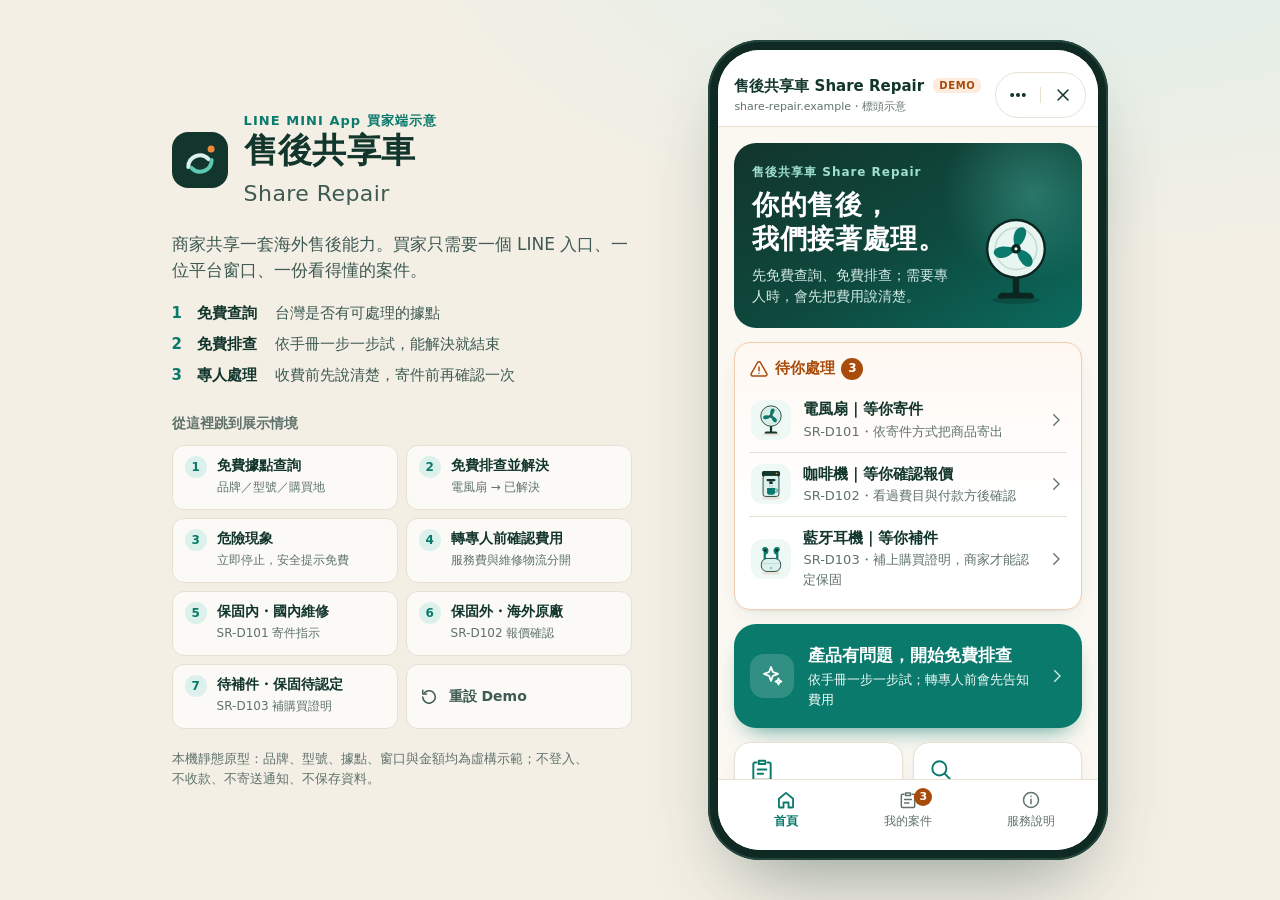
==== index.html @ 3ae596a2 "Publish Share Repair demo for team discussion" ====
<!doctype html>
<html lang="zh-Hant">
<head>
<meta charset="utf-8">
<meta name="viewport" content="width=device-width, initial-scale=1, viewport-fit=cover">
<title>售後共享車 Share Repair｜買家端 Demo</title>
<meta name="description" content="Share Repair LINE MINI App 買家端互動示意原型（本機 Demo，無真實付款、通知或物流）">
<link rel="icon" href="data:,">
<link rel="stylesheet" href="styles.css">
</head>
<body>
<!-- Icon + illustration sprite. Everything is drawn locally; no external assets. -->
<svg xmlns="http://www.w3.org/2000/svg" style="display:none" aria-hidden="true">
  <defs>
    <symbol id="i-home" viewBox="0 0 24 24"><path d="M3.5 10.5 12 3.5l8.5 7V20a1 1 0 0 1-1 1H15v-6H9v6H4.5a1 1 0 0 1-1-1z"/></symbol>
    <symbol id="i-cases" viewBox="0 0 24 24"><path d="M9 3.5h6v3H9z"/><path d="M7 5H5.5A1.5 1.5 0 0 0 4 6.5v13A1.5 1.5 0 0 0 5.5 21h13a1.5 1.5 0 0 0 1.5-1.5v-13A1.5 1.5 0 0 0 18.5 5H17"/><path d="M8 11.5h8M8 15.5h5"/></symbol>
    <symbol id="i-info" viewBox="0 0 24 24"><circle cx="12" cy="12" r="9"/><path d="M12 11v5.5M12 7.6v.1"/></symbol>
    <symbol id="i-search" viewBox="0 0 24 24"><circle cx="10.5" cy="10.5" r="6.5"/><path d="m20 20-4.6-4.6"/></symbol>
    <symbol id="i-spark" viewBox="0 0 24 24"><path d="m11 3 1.9 5 5.1 1.9-5.1 1.9L11 17l-1.9-5.2L4 9.9 9.1 8z"/><path d="m18.5 14.5.9 2.1 2.1.9-2.1.9-.9 2.1-.9-2.1-2.1-.9 2.1-.9z"/></symbol>
    <symbol id="i-alert" viewBox="0 0 24 24"><path d="M10.3 4.2 2.7 17.5A2 2 0 0 0 4.4 20.5h15.2a2 2 0 0 0 1.7-3L13.7 4.2a2 2 0 0 0-3.4 0z"/><path d="M12 9.5v4.5M12 17v.1"/></symbol>
    <symbol id="i-box" viewBox="0 0 24 24"><path d="M3.5 7.5 12 3l8.5 4.5v9L12 21l-8.5-4.5z"/><path d="M3.5 7.5 12 12l8.5-4.5M12 12v9M7.8 5.3l8.4 4.5"/></symbol>
    <symbol id="i-globe" viewBox="0 0 24 24"><circle cx="12" cy="12" r="9"/><path d="M3 12h18M12 3c2.5 2.6 3.8 5.6 3.8 9s-1.3 6.4-3.8 9c-2.5-2.6-3.8-5.6-3.8-9S9.5 5.6 12 3z"/></symbol>
    <symbol id="i-truck" viewBox="0 0 24 24"><path d="M2.5 6h11v10h-11zM13.5 9.5h4l3 3.2V16h-7"/><circle cx="6.5" cy="17.5" r="1.9"/><circle cx="17" cy="17.5" r="1.9"/></symbol>
    <symbol id="i-check" viewBox="0 0 24 24"><path d="m5 12.5 4.5 4.5L19 7.5"/></symbol>
    <symbol id="i-chev" viewBox="0 0 24 24"><path d="m9 5 7 7-7 7"/></symbol>
    <symbol id="i-down" viewBox="0 0 24 24"><path d="m5 9 7 7 7-7"/></symbol>
    <symbol id="i-back" viewBox="0 0 24 24"><path d="m15 5-7 7 7 7"/></symbol>
    <symbol id="i-chat" viewBox="0 0 24 24"><path d="M4 5h16v11H9.5L4 20.5z"/><path d="M8 9.5h8M8 12.5h5"/></symbol>
    <symbol id="i-doc" viewBox="0 0 24 24"><path d="M6 3h8l4 4v14H6z"/><path d="M14 3v4h4M9 12h6M9 16h6"/></symbol>
    <symbol id="i-camera" viewBox="0 0 24 24"><path d="M3.5 8h4L9 5.5h6L16.5 8h4v11.5h-17z"/><circle cx="12" cy="13.5" r="3.5"/></symbol>
    <symbol id="i-more" viewBox="0 0 24 24"><circle cx="5" cy="12" r="1.5" fill="currentColor"/><circle cx="12" cy="12" r="1.5" fill="currentColor"/><circle cx="19" cy="12" r="1.5" fill="currentColor"/></symbol>
    <symbol id="i-close" viewBox="0 0 24 24"><path d="M6 6l12 12M18 6 6 18"/></symbol>
    <symbol id="i-wrench" viewBox="0 0 24 24"><path d="M14.7 4.1a5 5 0 0 0-4.3 6.8L4 17.3V20h2.7l6.4-6.4a5 5 0 0 0 6.8-4.3l-3 1.1-2.4-.9-.9-2.4z"/></symbol>
    <symbol id="i-shield" viewBox="0 0 24 24"><path d="M12 3 19.5 6v6c0 4.5-3.2 7.8-7.5 9-4.3-1.2-7.5-4.5-7.5-9V6z"/><path d="m8.8 12 2.3 2.3 4.3-4.6"/></symbol>
    <symbol id="i-clock" viewBox="0 0 24 24"><circle cx="12" cy="12" r="9"/><path d="M12 7v5l3.2 2"/></symbol>
    <symbol id="i-user" viewBox="0 0 24 24"><circle cx="12" cy="8.5" r="3.6"/><path d="M5 20c1-3.6 3.8-5.5 7-5.5s6 1.9 7 5.5"/></symbol>
    <symbol id="i-pin" viewBox="0 0 24 24"><path d="M12 21s-6.5-5.6-6.5-11a6.5 6.5 0 0 1 13 0c0 5.4-6.5 11-6.5 11z"/><circle cx="12" cy="10" r="2.3"/></symbol>
    <symbol id="i-reset" viewBox="0 0 24 24"><path d="M4.5 12a7.5 7.5 0 1 0 2.2-5.3"/><path d="M4.5 4v4.5H9"/></symbol>
    <symbol id="i-share" viewBox="0 0 24 24"><circle cx="17.5" cy="5.5" r="2.5"/><circle cx="6.5" cy="12" r="2.5"/><circle cx="17.5" cy="18.5" r="2.5"/><path d="m8.7 10.8 6.6-4M8.7 13.2l6.6 4"/></symbol>

    <!-- Product illustrations (fictional products) -->
    <symbol id="ill-fan" viewBox="0 0 120 120">
      <ellipse cx="60" cy="110" rx="30" ry="5" fill="var(--ill-shadow)"/>
      <path d="M38 108h44a5 5 0 0 0-5-7H43a5 5 0 0 0-5 7z" fill="var(--ill-dark)"/>
      <rect x="56" y="66" width="8" height="38" rx="3" fill="var(--ill-dark)"/>
      <circle cx="60" cy="46" r="36" fill="var(--ill-soft)"/>
      <circle cx="60" cy="46" r="36" fill="none" stroke="var(--ill-dark)" stroke-width="3"/>
      <circle cx="60" cy="46" r="26" fill="none" stroke="var(--ill-dark)" stroke-opacity=".14" stroke-width="2"/>
      <g fill="var(--ill-accent)">
        <path d="M60 46c-6-12-3-26 7-27 9 0 8 15-7 27z"/>
        <path d="M60 46c-6-12-3-26 7-27 9 0 8 15-7 27z" transform="rotate(120 60 46)"/>
        <path d="M60 46c-6-12-3-26 7-27 9 0 8 15-7 27z" transform="rotate(240 60 46)"/>
      </g>
      <circle cx="60" cy="46" r="6" fill="var(--ill-dark)"/>
      <circle cx="60" cy="46" r="2" fill="var(--ill-soft)"/>
    </symbol>
    <symbol id="ill-coffee" viewBox="0 0 120 120">
      <ellipse cx="60" cy="110" rx="34" ry="5" fill="var(--ill-shadow)"/>
      <rect x="28" y="14" width="64" height="20" rx="6" fill="var(--ill-dark)"/>
      <rect x="32" y="30" width="56" height="74" rx="8" fill="var(--ill-soft)" stroke="var(--ill-dark)" stroke-width="3"/>
      <rect x="44" y="42" width="32" height="8" rx="4" fill="var(--ill-dark)"/>
      <rect x="54" y="50" width="12" height="10" rx="2" fill="var(--ill-dark)"/>
      <path d="M46 74h28v16a8 8 0 0 1-8 8h-12a8 8 0 0 1-8-8z" fill="var(--ill-accent)"/>
      <path d="M74 78h4a5 5 0 0 1 0 10h-4" fill="none" stroke="var(--ill-accent)" stroke-width="3"/>
      <circle cx="80" cy="22" r="3" fill="var(--ill-warm)"/>
      <path d="M56 64c-2 3 2 4 0 7M64 64c-2 3 2 4 0 7" fill="none" stroke="var(--ill-dark)" stroke-opacity=".35" stroke-width="2" stroke-linecap="round"/>
    </symbol>
    <symbol id="ill-buds" viewBox="0 0 120 120">
      <ellipse cx="60" cy="110" rx="34" ry="5" fill="var(--ill-shadow)"/>
      <rect x="26" y="58" width="68" height="46" rx="20" fill="var(--ill-soft)" stroke="var(--ill-dark)" stroke-width="3"/>
      <path d="M26 76h68" stroke="var(--ill-dark)" stroke-opacity=".2" stroke-width="2"/>
      <circle cx="60" cy="92" r="2.5" fill="var(--ill-accent)"/>
      <g fill="var(--ill-accent)">
        <path d="M38 18c9 0 14 7 13 15s-6 11-9 11v14a4 4 0 0 1-8 0V34c-3-1-6-5-5-9 1-4 4-7 9-7z"/>
        <path d="M82 18c-9 0-14 7-13 15s6 11 9 11v14a4 4 0 0 0 8 0V34c3-1 6-5 5-9-1-4-4-7-9-7z"/>
      </g>
      <circle cx="40" cy="30" r="5" fill="var(--ill-dark)"/>
      <circle cx="80" cy="30" r="5" fill="var(--ill-dark)"/>
    </symbol>
    <symbol id="ill-receipt" viewBox="0 0 120 120">
      <path d="M34 12h52v96l-6.5-5-6.5 5-6.5-5-6.5 5-6.5-5-6.5 5-6.5-5-6.5 5z" fill="#fff" stroke="var(--ill-dark)" stroke-width="3" stroke-linejoin="round"/>
      <path d="M44 30h32M44 42h22M44 54h28M44 66h18" stroke="var(--ill-dark)" stroke-opacity=".35" stroke-width="3" stroke-linecap="round"/>
      <path d="M44 82h32" stroke="var(--ill-accent)" stroke-width="4" stroke-linecap="round"/>
      <text x="60" y="100" text-anchor="middle" font-size="9" font-weight="700" fill="var(--ill-dark)">DEMO</text>
    </symbol>
    <symbol id="ill-mark" viewBox="0 0 48 48">
      <rect width="48" height="48" rx="14" fill="var(--ill-dark)"/>
      <path d="M14 30a10 10 0 0 1 17.3-6.8" fill="none" stroke="var(--ill-soft)" stroke-width="3.4" stroke-linecap="round"/>
      <path d="M34 18a10 10 0 0 1-17.3 6.8" fill="none" stroke="var(--ill-accent2)" stroke-width="3.4" stroke-linecap="round" transform="translate(0 6)"/>
      <circle cx="33.5" cy="14.5" r="3" fill="var(--ill-warm)"/>
    </symbol>
  </defs>
</svg>

<div class="stage">
  <aside class="intro" aria-label="Demo 說明">
    <div class="intro-brand">
      <svg class="mark" aria-hidden="true"><use href="#ill-mark"></use></svg>
      <div>
        <p class="intro-kicker">LINE MINI App 買家端示意</p>
        <h1 class="intro-title">售後共享車<br><span>Share Repair</span></h1>
      </div>
    </div>
    <p class="intro-lede">商家共享一套海外售後能力。買家只需要一個 LINE 入口、一位平台窗口、一份看得懂的案件。</p>
    <ol class="intro-tiers">
      <li><b>免費查詢</b>台灣是否有可處理的據點</li>
      <li><b>免費排查</b>依手冊一步一步試，能解決就結束</li>
      <li><b>專人處理</b>收費前先說清楚，寄件前再確認一次</li>
    </ol>
    <section class="intro-scenes" aria-labelledby="scenes-title">
      <h2 id="scenes-title">從這裡跳到展示情境</h2>
      <div class="scene-grid" id="scene-grid"></div>
    </section>
    <p class="intro-foot">本機靜態原型：品牌、型號、據點、窗口與金額均為虛構示範；不登入、不收款、不寄送通知、不保存資料。</p>
  </aside>

  <div class="device">
    <div class="app" id="app">
      <header class="mini-head">
        <div class="mini-title">
          <span class="mini-name">售後共享車 Share Repair <span class="demo-pill">DEMO</span></span>
          <span class="mini-domain">share-repair.example・標頭示意</span>
        </div>
        <div class="mini-actions" role="group" aria-label="MINI App 動作按鈕（示意）">
          <button type="button" class="mini-btn" id="btn-more" aria-label="更多選項" aria-haspopup="dialog"><svg class="ic" aria-hidden="true"><use href="#i-more"></use></svg></button>
          <span class="mini-sep" aria-hidden="true"></span>
          <button type="button" class="mini-btn" id="btn-close" aria-label="關閉（示意）"><svg class="ic" aria-hidden="true"><use href="#i-close"></use></svg></button>
        </div>
      </header>
      <main id="screen" class="screen" tabindex="-1"></main>
      <nav class="tabbar" aria-label="主選單">
        <button type="button" class="tab" data-tab="home"><svg class="ic" aria-hidden="true"><use href="#i-home"></use></svg><span>首頁</span></button>
        <button type="button" class="tab" data-tab="cases"><svg class="ic" aria-hidden="true"><use href="#i-cases"></use></svg><span>我的案件</span><span class="tab-badge" id="tab-badge" hidden></span></button>
        <button type="button" class="tab" data-tab="about"><svg class="ic" aria-hidden="true"><use href="#i-info"></use></svg><span>服務說明</span></button>
      </nav>
      <div class="toast" id="toast" role="status" aria-live="polite"></div>
      <div class="sheet-backdrop" id="sheet" hidden>
        <div class="sheet" role="dialog" aria-modal="true" aria-labelledby="sheet-title">
          <p class="sheet-title" id="sheet-title">更多選項</p>
          <button type="button" class="sheet-item" data-sheet="share"><svg class="ic" aria-hidden="true"><use href="#i-share"></use></svg>分享給朋友</button>
          <button type="button" class="sheet-item" data-sheet="about"><svg class="ic" aria-hidden="true"><use href="#i-info"></use></svg>服務說明</button>
          <button type="button" class="sheet-item" data-sheet="reset"><svg class="ic" aria-hidden="true"><use href="#i-reset"></use></svg>重設 Demo</button>
          <button type="button" class="sheet-item sheet-cancel" data-sheet="cancel">取消</button>
        </div>
      </div>
    </div>
  </div>
</div>
<script src="app.js"></script>
</body>
</html>
---- styles.css ----
/* Share Repair demo — warm white, deep ink green, teal. No external fonts. */
:root {
  --paper: #FBF8F2;
  --paper-2: #F4EFE5;
  --card: #FFFFFF;
  --ink: #12352C;
  --ink-2: #3E5A52;
  --muted: #5F726C;
  --line: #E7E0D3;
  --teal: #0A7A6C;
  --teal-press: #086357;
  --teal-soft: #DDF1EC;
  --teal-tint: #EEF8F5;
  --amber: #A84B0B;
  --amber-soft: #FDEBDD;
  --red: #B42318;
  --red-soft: #FDECEA;
  --ill-dark: #12352C;
  --ill-soft: #DDF1EC;
  --ill-accent: #0A7A6C;
  --ill-accent2: #5CC8B5;
  --ill-warm: #F08A3C;
  --ill-shadow: #E9E2D5;
  --r-lg: 22px;
  --r: 16px;
  --r-sm: 12px;
  --shadow: 0 1px 2px rgba(18, 53, 44, .06), 0 8px 24px -12px rgba(18, 53, 44, .18);
  --font: "PingFang TC", "Noto Sans TC", "Microsoft JhengHei", system-ui, -apple-system, sans-serif;
  color-scheme: light;
}

* { box-sizing: border-box; }
html, body { margin: 0; height: 100%; }
body {
  font-family: var(--font);
  color: var(--ink);
  background: var(--paper);
  font-size: 16px;
  line-height: 1.55;
  -webkit-text-size-adjust: 100%;
  -webkit-font-smoothing: antialiased;
}
button, input, select { font: inherit; color: inherit; }
h1, h2, p { margin: 0; }
b { font-weight: 650; }
small { font-size: 13px; }
:focus-visible { outline: 3px solid var(--ill-accent2); outline-offset: 2px; border-radius: 8px; }
[tabindex="-1"]:focus { outline: none; }
[hidden] { display: none !important; }

.ic { width: 20px; height: 20px; flex: none; fill: none; stroke: currentColor; stroke-width: 1.8; stroke-linecap: round; stroke-linejoin: round; }

/* ---------- Stage: mobile = full app; desktop = intro + phone ---------- */
.stage { min-height: 100%; }
.intro { display: none; }
.device { height: 100dvh; }
.app {
  position: relative;
  height: 100%;
  display: flex;
  flex-direction: column;
  background: var(--paper);
  overflow: hidden;
}

@media (min-width: 900px) {
  body { background: radial-gradient(1200px 600px at 85% -10%, #DDEFE9 0%, transparent 60%), var(--paper-2); }
  .stage {
    display: grid;
    grid-template-columns: minmax(320px, 460px) 400px;
    gap: clamp(32px, 6vw, 96px);
    justify-content: center;
    align-items: center;
    padding: 40px 32px;
    min-height: 100vh;
  }
  .intro { display: block; }
  .device {
    height: min(844px, calc(100vh - 80px));
    min-height: 640px;
    width: 400px;
    padding: 10px;
    border-radius: 52px;
    background: #0F2A23;
    box-shadow: 0 40px 80px -30px rgba(18, 53, 44, .45), inset 0 0 0 2px #24463C;
  }
  .app { border-radius: 42px; }
}

/* ---------- Intro (desktop only) ---------- */
.intro-brand { display: flex; gap: 16px; align-items: center; }
.mark { width: 56px; height: 56px; flex: none; }
.intro-kicker { font-size: 13px; letter-spacing: .08em; color: var(--teal); font-weight: 650; }
.intro-title { font-size: 34px; line-height: 1.15; letter-spacing: .01em; }
.intro-title span { font-size: 22px; font-weight: 500; color: var(--ink-2); letter-spacing: .02em; }
.intro-lede { margin: 22px 0 18px; font-size: 17px; color: var(--ink-2); max-width: 30em; }
.intro-tiers { list-style: none; padding: 0; margin: 0 0 26px; display: grid; gap: 8px; counter-reset: t; }
.intro-tiers li { counter-increment: t; display: flex; gap: 10px; align-items: baseline; color: var(--ink-2); font-size: 15px; }
.intro-tiers li::before { content: counter(t); font-weight: 700; color: var(--teal); min-width: 1em; }
.intro-tiers b { color: var(--ink); margin-right: 8px; }
.intro-scenes h2 { font-size: 14px; color: var(--muted); font-weight: 600; margin-bottom: 10px; }
.scene-grid { display: grid; grid-template-columns: 1fr 1fr; gap: 8px; }
.scene {
  display: flex; gap: 10px; align-items: flex-start; text-align: left;
  padding: 10px 12px; min-height: 52px; border-radius: var(--r-sm);
  border: 1px solid var(--line); background: rgba(255, 255, 255, .7); cursor: pointer;
  transition: border-color .15s, transform .15s, background .15s;
}
.scene:hover { border-color: var(--teal); background: #fff; transform: translateY(-1px); }
.scene b { display: block; font-size: 14px; line-height: 1.3; }
.scene small { color: var(--muted); font-size: 12px; }
.scene-n {
  flex: none; width: 22px; height: 22px; border-radius: 50%; display: grid; place-items: center;
  background: var(--teal-soft); color: var(--teal); font-size: 12px; font-weight: 700;
}
.scene-reset { align-items: center; color: var(--ink-2); }
.intro-foot { margin-top: 20px; font-size: 13px; color: var(--muted); max-width: 32em; }

/* ---------- Mini App header (mock) ---------- */
.mini-head {
  flex: none; display: flex; align-items: center; justify-content: space-between; gap: 8px;
  padding: calc(env(safe-area-inset-top) + 8px) 12px 8px 16px;
  background: #fff; border-bottom: 1px solid var(--line);
}
@media (min-width: 900px) { .mini-head { padding-top: 22px; } }
.mini-title { min-width: 0; display: flex; flex-direction: column; }
.mini-name { font-size: 15px; font-weight: 650; white-space: nowrap; overflow: hidden; text-overflow: ellipsis; }
.mini-domain { font-size: 11px; color: var(--muted); }
.demo-pill {
  display: inline-block; vertical-align: 2px; margin-left: 4px; padding: 0 6px; border-radius: 6px;
  font-size: 10px; letter-spacing: .06em; font-weight: 700; color: var(--amber); background: var(--amber-soft);
}
.mini-actions { display: flex; align-items: center; border: 1px solid var(--line); border-radius: 999px; background: #fff; }
.mini-btn { width: 44px; height: 44px; display: grid; place-items: center; border: 0; background: none; cursor: pointer; border-radius: 999px; }
.mini-sep { width: 1px; height: 16px; background: var(--line); }

/* ---------- Screen & tabbar ---------- */
.screen {
  flex: 1; min-height: 0; overflow-y: auto; overflow-x: hidden;
  -webkit-overflow-scrolling: touch; scroll-behavior: auto;
}
.view { padding: 16px 16px 28px; display: flex; flex-direction: column; gap: 14px; min-width: 0; }
.view > * { min-width: 0; }
.enter { animation: rise .26s ease-out; }
@keyframes rise { from { opacity: 0; transform: translateY(8px); } to { opacity: 1; transform: none; } }

.tabbar {
  flex: none; display: grid; grid-template-columns: repeat(3, 1fr);
  background: #fff; border-top: 1px solid var(--line);
  padding: 4px 6px calc(4px + env(safe-area-inset-bottom));
}
@media (min-width: 900px) { .tabbar { padding-bottom: 14px; } }
.tab {
  position: relative; display: flex; flex-direction: column; align-items: center; gap: 2px;
  min-height: 52px; justify-content: center; border: 0; background: none; cursor: pointer;
  color: var(--muted); font-size: 12px; border-radius: 12px;
}
.tab[aria-current="page"] { color: var(--teal); font-weight: 650; }
.tab[aria-current="page"] .ic { stroke-width: 2.2; }
.tab-badge {
  position: absolute; top: 4px; left: calc(50% + 6px); min-width: 18px; height: 18px; padding: 0 5px;
  border-radius: 9px; background: var(--amber); color: #fff; font-size: 11px; font-weight: 700; line-height: 18px; text-align: center;
}

/* ---------- Toast & sheet (anchored to the app frame) ---------- */
.toast {
  position: absolute; left: 16px; right: 16px; bottom: calc(76px + env(safe-area-inset-bottom));
  padding: 12px 14px; border-radius: 14px; background: var(--ink); color: #fff; font-size: 14px;
  box-shadow: var(--shadow); opacity: 0; transform: translateY(8px); pointer-events: none;
  transition: opacity .2s, transform .2s; z-index: 20;
}
.toast:empty { display: none; }
.toast.show { opacity: 1; transform: none; }
.sheet-backdrop { position: absolute; inset: 0; background: rgba(15, 42, 35, .38); display: flex; align-items: flex-end; z-index: 30; }
.sheet {
  width: 100%; background: #fff; border-radius: 22px 22px 0 0;
  padding: 10px 12px calc(14px + env(safe-area-inset-bottom)); animation: up .22s ease-out;
}
@keyframes up { from { transform: translateY(30%); opacity: .6; } to { transform: none; opacity: 1; } }
.sheet-title { font-size: 13px; color: var(--muted); text-align: center; padding: 6px 0 8px; }
.sheet-item {
  width: 100%; display: flex; gap: 12px; align-items: center; min-height: 50px; padding: 0 12px;
  border: 0; background: none; border-radius: 12px; cursor: pointer; font-size: 16px; text-align: left;
}
.sheet-item:hover { background: var(--teal-tint); }
.sheet-cancel { justify-content: center; color: var(--muted); margin-top: 4px; border-top: 1px solid var(--line); border-radius: 0; }

/* ---------- Common blocks ---------- */
.card { background: var(--card); border: 1px solid var(--line); border-radius: var(--r); padding: 16px; box-shadow: var(--shadow); }
.card-h { font-size: 16px; margin-bottom: 10px; }
.card-h-row { display: flex; flex-wrap: wrap; align-items: center; justify-content: space-between; gap: 6px 10px; margin-bottom: 10px; }
.card-h-row .card-h { margin: 0; }
.lede { color: var(--ink-2); }
.muted { color: var(--muted); }
.small { font-size: 13px; }
.center { text-align: center; display: block; }
.demo-tag {
  display: inline-flex; align-items: center; padding: 1px 8px; border-radius: 999px; font-size: 11.5px; font-weight: 600;
  color: var(--amber); background: var(--amber-soft); border: 1px dashed rgba(168, 75, 11, .35); white-space: normal;
}
.note {
  display: flex; gap: 10px; align-items: flex-start; padding: 12px 14px; border-radius: var(--r-sm);
  background: var(--teal-tint); color: var(--ink-2); font-size: 14px; overflow-wrap: anywhere;
}
.note .ic { color: var(--teal); margin-top: 1px; }
.note-warn { background: var(--amber-soft); color: #6B3208; }
.note-warn .ic { color: var(--amber); }

.topbar { display: flex; flex-direction: column; align-items: flex-start; gap: 4px; }
.back {
  display: inline-flex; align-items: center; gap: 2px; min-height: 44px; padding: 0 10px 0 2px; margin-left: -4px;
  border: 0; background: none; color: var(--teal); font-weight: 600; cursor: pointer; border-radius: 10px;
}
.page-title { font-size: 24px; line-height: 1.3; letter-spacing: .01em; overflow-wrap: anywhere; }

/* Buttons */
.btn {
  display: inline-flex; align-items: center; justify-content: center; gap: 8px;
  min-height: 52px; padding: 10px 18px; width: 100%; border-radius: 14px; border: 1px solid transparent;
  font-size: 16px; font-weight: 650; cursor: pointer; text-align: center; line-height: 1.3;
  transition: background .15s, transform .1s, box-shadow .15s;
}
.btn:active:not(:disabled) { transform: scale(.985); }
.btn-primary { background: var(--teal); color: #fff; box-shadow: 0 6px 16px -8px rgba(10, 122, 108, .8); }
.btn-primary:hover:not(:disabled) { background: var(--teal-press); }
.btn-primary:disabled { background: #B9C9C4; color: #fff; box-shadow: none; cursor: not-allowed; }
.btn-secondary { background: var(--teal-soft); color: var(--teal-press); }
.btn-ghost { background: #fff; border-color: var(--line); color: var(--ink); }
.btn-ghost:hover { border-color: var(--teal); }
.btn-danger-ghost { background: #fff; border-color: #F2C7C2; color: var(--red); }
.btn-sm { min-height: 44px; font-size: 14px; padding: 8px 12px; }
.actions { display: flex; flex-direction: column; gap: 10px; }
.sticky {
  position: sticky; bottom: 0; margin: 0 -16px -28px; padding: 14px 16px 16px;
  background: linear-gradient(to top, var(--paper) 78%, rgba(251, 248, 242, 0));
}
.two { display: grid; grid-template-columns: 1fr 1fr; gap: 8px; }

/* ---------- Home ---------- */
.hero {
  position: relative; display: flex; align-items: flex-end; gap: 8px; padding: 20px 18px; border-radius: var(--r-lg);
  background: linear-gradient(150deg, #12352C 0%, #0E4A3F 55%, #0A7A6C 120%); color: #fff; overflow: hidden;
}
.hero::after {
  content: ""; position: absolute; right: -40px; top: -40px; width: 180px; height: 180px; border-radius: 50%;
  background: radial-gradient(circle, rgba(92, 200, 181, .35), transparent 70%);
}
.hero-text { position: relative; z-index: 1; min-width: 0; flex: 1; }
.eyebrow { font-size: 12px; letter-spacing: .08em; color: #9FE0D3; font-weight: 600; }
.hero-title { font-size: 27px; line-height: 1.28; margin: 6px 0 8px; letter-spacing: .02em; }
.hero-sub { font-size: 14px; color: #D3ECE6; }
.hero-ill { width: 96px; height: 96px; flex: none; position: relative; z-index: 1; --ill-soft: #E8F6F2; --ill-dark: #0B2620; --ill-shadow: rgba(0, 0, 0, .18); }
.hero-ill { animation: bob 5s ease-in-out infinite; }
@keyframes bob { 50% { transform: translateY(-4px); } }

.todo-card { border-color: #F3CDB0; background: linear-gradient(#FFF8F2, #fff 60%); padding: 14px 14px 8px; }
.todo-h { display: flex; align-items: center; gap: 6px; font-size: 15px; color: var(--amber); }
.count { display: inline-grid; place-items: center; min-width: 22px; height: 22px; padding: 0 6px; border-radius: 11px; background: var(--amber); color: #fff; font-size: 12px; }
.todo-list { list-style: none; margin: 8px 0 0; padding: 0; }
.todo-list li + li { border-top: 1px solid var(--line); }
.todo-row {
  width: 100%; display: flex; align-items: center; gap: 12px; padding: 10px 2px; min-height: 60px;
  border: 0; background: none; text-align: left; cursor: pointer; border-radius: 10px;
}
.thumb { width: 40px; height: 40px; flex: none; border-radius: 12px; background: var(--teal-tint); padding: 3px; }
.todo-main { flex: 1; min-width: 0; display: flex; flex-direction: column; }
.todo-main b { font-size: 15px; overflow-wrap: anywhere; }
.todo-main small { color: var(--muted); overflow-wrap: anywhere; }
.chev { color: var(--muted); width: 18px; height: 18px; }

.cta-card {
  display: flex; align-items: center; gap: 14px; padding: 18px 16px; border-radius: var(--r-lg); text-align: left;
  background: var(--teal); color: #fff; border: 0; cursor: pointer; box-shadow: 0 12px 24px -14px rgba(10, 122, 108, .9);
  transition: transform .15s, background .15s;
}
.cta-card:hover { background: var(--teal-press); }
.cta-card:active { transform: scale(.99); }
.cta-card .chev { color: #CDEDE6; }
.cta-icon { width: 44px; height: 44px; flex: none; border-radius: 14px; display: grid; place-items: center; background: rgba(255, 255, 255, .16); }
.cta-icon .ic { width: 24px; height: 24px; }
.cta-text { flex: 1; min-width: 0; display: flex; flex-direction: column; gap: 2px; }
.cta-text b { font-size: 17px; }
.cta-text small { color: #F2FBF9; }

.tile-row { display: grid; grid-template-columns: 1fr 1fr; gap: 10px; }
.tile {
  display: flex; flex-direction: column; align-items: flex-start; gap: 2px; padding: 14px; min-height: 108px;
  background: #fff; border: 1px solid var(--line); border-radius: var(--r); text-align: left; cursor: pointer; box-shadow: var(--shadow);
  transition: border-color .15s, transform .15s;
}
.tile:hover { border-color: var(--teal); transform: translateY(-1px); }
.tile-ic { width: 26px; height: 26px; color: var(--teal); margin-bottom: 6px; }
.tile b { font-size: 15px; }
.tile small { color: var(--muted); }

.steps { list-style: none; margin: 4px 0 0; padding: 14px 6px; display: grid; grid-template-columns: repeat(3, 1fr); gap: 4px; border-top: 1px dashed var(--line); }
.steps li { display: flex; flex-direction: column; align-items: center; text-align: center; gap: 2px; }
.steps b { font-size: 13px; }
.steps small { font-size: 11.5px; color: var(--muted); line-height: 1.35; }
.step-n { width: 24px; height: 24px; border-radius: 50%; display: grid; place-items: center; font-size: 12px; font-weight: 700; background: var(--teal-soft); color: var(--teal); }

/* ---------- Lookup form ---------- */
.form { display: flex; flex-direction: column; gap: 8px; }
.label { font-size: 14px; font-weight: 650; color: var(--ink-2); padding: 0; }
.field {
  width: 100%; min-height: 48px; padding: 10px 12px; border: 1px solid #D6CEBF; border-radius: 12px; background: #fff; font-size: 16px;
}
.field:focus { border-color: var(--teal); outline: 3px solid var(--teal-soft); outline-offset: 0; }
.fieldset { border: 0; margin: 4px 0 6px; padding: 0; }
.radio-row { display: grid; grid-template-columns: 1fr 1fr; gap: 8px; margin-top: 6px; }
.radio { position: relative; display: block; cursor: pointer; }
.radio input { position: absolute; opacity: 0; inset: 0; margin: 0; cursor: pointer; }
.radio span {
  display: flex; align-items: center; justify-content: center; min-height: 46px; border: 1px solid #D6CEBF; border-radius: 12px; font-weight: 600; background: #fff;
}
.radio input:checked + span { border-color: var(--teal); background: var(--teal-tint); color: var(--teal-press); box-shadow: inset 0 0 0 1px var(--teal); }
.radio input:focus-visible + span { outline: 3px solid var(--ill-accent2); outline-offset: 2px; }
.form .btn { margin-top: 6px; }
.result { display: flex; flex-direction: column; gap: 10px; }
.result-head { display: flex; align-items: center; justify-content: space-between; gap: 8px; flex-wrap: wrap; }
.result-head h2 { font-size: 18px; }
.points { list-style: none; margin: 0; padding: 0; display: grid; gap: 10px; }
.point { display: flex; flex-direction: column; gap: 4px; font-size: 14px; }
.point-head { display: flex; gap: 8px; align-items: center; font-size: 16px; }
.point-head .ic { color: var(--teal); }
.point .btn { margin-top: 6px; }
.empty { display: flex; flex-direction: column; gap: 4px; }

/* ---------- Triage ---------- */
.stepper { list-style: none; margin: 0; padding: 0; display: grid; grid-template-columns: repeat(4, 1fr); gap: 6px; }
.stepper li { font-size: 12px; color: var(--muted); padding-top: 8px; border-top: 3px solid var(--line); }
.stepper li.done { border-color: var(--ill-accent2); color: var(--ink-2); }
.stepper li.now { border-color: var(--teal); color: var(--teal); font-weight: 700; }
.q { font-size: 20px; }
.product { display: flex; align-items: center; gap: 14px; }
.product-ill { width: 76px; height: 76px; flex: none; border-radius: 16px; background: var(--teal-tint); padding: 6px; }
.product b { font-size: 17px; }
.product p { font-size: 14px; margin-bottom: 6px; }
.options { display: grid; gap: 10px; }
.option {
  display: flex; align-items: center; gap: 12px; min-height: 58px; padding: 12px 14px; text-align: left;
  background: #fff; border: 1px solid var(--line); border-radius: 14px; cursor: pointer; font-size: 16px; box-shadow: var(--shadow);
}
.option > span { flex: 1; min-width: 0; }
.option > .ic:first-child { color: var(--teal); }
.option:hover { border-color: var(--teal); }
.option-danger { border-color: #F2C7C2; background: #FFFBFA; }
.option-danger > .ic:first-child { color: var(--red); }
.option-danger:hover { border-color: var(--red); }

.photo {
  display: flex; flex-direction: column; align-items: center; justify-content: center; gap: 4px; min-height: 168px; width: 100%;
  border: 2px dashed #CFC6B5; border-radius: var(--r); background: #fff; cursor: pointer; padding: 14px;
}
.photo:hover { border-color: var(--teal); }
.photo-ic { width: 34px; height: 34px; color: var(--teal); }
.photo small { color: var(--muted); }
.photo-on { border-style: solid; border-color: var(--teal); background: linear-gradient(160deg, #F2FAF7, #E3F2EE); }
.photo-ill { width: 112px; height: 112px; }
.photo-cap { display: inline-flex; gap: 6px; align-items: center; font-size: 14px; font-weight: 600; color: var(--teal-press); }

.chat { display: flex; flex-direction: column; gap: 10px; }
.chat-meta { align-self: center; font-size: 12px; color: var(--muted); background: var(--paper-2); padding: 3px 10px; border-radius: 999px; }
.bubble { max-width: 88%; padding: 12px 14px; border-radius: 18px; font-size: 15px; overflow-wrap: anywhere; animation: rise .22s ease-out; }
.bubble.ai { align-self: flex-start; background: #fff; border: 1px solid var(--line); border-top-left-radius: 6px; box-shadow: var(--shadow); }
.bubble.me { align-self: flex-end; background: var(--teal); color: #fff; border-top-right-radius: 6px; }
.bubble-who { display: flex; align-items: center; gap: 4px; font-size: 12px; color: var(--teal); font-weight: 650; margin-bottom: 4px; }
.bubble-who .ic { width: 15px; height: 15px; }
.src { display: flex; gap: 4px; align-items: flex-start; margin-top: 8px; padding-top: 8px; border-top: 1px dashed var(--line); color: var(--muted); font-size: 12px; }
.src .ic { width: 14px; height: 14px; margin-top: 2px; }
.typing { display: flex; gap: 5px; padding: 16px 18px; }
.typing span { width: 7px; height: 7px; border-radius: 50%; background: var(--ill-accent2); animation: blink 1s infinite; }
.typing span:nth-child(2) { animation-delay: .15s; }
.typing span:nth-child(3) { animation-delay: .3s; }
@keyframes blink { 0%, 100% { opacity: .25; } 50% { opacity: 1; } }
.chat-actions { display: flex; flex-direction: column; gap: 8px; padding-top: 6px; border-top: 1px solid var(--line); }
.chat-q { font-size: 14px; color: var(--muted); }

.done-panel { text-align: center; display: flex; flex-direction: column; align-items: center; gap: 8px; padding: 26px 12px 8px; }
.done-panel h2 { font-size: 22px; }
.done-badge { width: 64px; height: 64px; border-radius: 50%; display: grid; place-items: center; background: var(--teal-soft); color: var(--teal); margin-bottom: 6px; }
.done-badge .ic { width: 32px; height: 32px; stroke-width: 2.4; }

.safety { background: var(--red-soft); border: 1px solid #F2C7C2; border-radius: var(--r); padding: 18px; color: #5C1610; }
.safety-ic { width: 44px; height: 44px; border-radius: 14px; display: grid; place-items: center; background: #fff; color: var(--red); margin-bottom: 10px; }
.safety-ic .ic { width: 26px; height: 26px; }
.safety h2 { font-size: 20px; color: var(--red); margin-bottom: 8px; }
.safety ol { margin: 0; padding-left: 1.3em; display: grid; gap: 4px; }
.free { display: flex; gap: 6px; align-items: center; margin-top: 12px; font-weight: 650; color: var(--teal-press); }

.handoff { display: flex; gap: 12px; align-items: flex-start; }
.handoff .cta-icon, .contact .cta-icon { background: var(--teal-soft); color: var(--teal); }
.handoff h2 { font-size: 17px; margin-bottom: 4px; }
.handoff p { font-size: 14px; color: var(--ink-2); }

/* ---------- Fees & consent ---------- */
.ticks { list-style: none; margin: 0; padding: 0; display: grid; gap: 8px; }
.ticks li { display: flex; gap: 8px; align-items: flex-start; font-size: 15px; }
.ticks .ic { color: var(--teal); margin-top: 2px; width: 18px; height: 18px; }
.fees { display: flex; flex-direction: column; }
.fee { display: flex; justify-content: space-between; gap: 12px; padding: 10px 0; border-top: 1px solid var(--line); }
.card-h-row + .fee, .fees .fee:first-child { border-top: 0; }
.fee-main { min-width: 0; display: flex; flex-direction: column; font-size: 15px; }
.fee-main small { color: var(--muted); }
.fee-side { flex: none; display: flex; flex-direction: column; align-items: flex-end; text-align: right; gap: 2px; }
.fee-side b { font-variant-numeric: tabular-nums; }
.fee-side small { color: var(--muted); }
.payer { font-size: 12px; font-weight: 650; padding: 1px 8px; border-radius: 999px; white-space: nowrap; }
.payer-buyer { background: var(--teal-soft); color: var(--teal-press); }
.payer-merchant { background: #E9EEF8; color: #2B4A8A; }
.payer-pending { background: var(--amber-soft); color: var(--amber); }
.payer-tbd { background: var(--paper-2); color: var(--ink-2); }
.rules { margin: 0; display: grid; grid-template-columns: auto 1fr; gap: 8px 12px; font-size: 14px; }
.rules dt { font-weight: 700; white-space: nowrap; }
.rules dd { margin: 0; color: var(--ink-2); }
.agree {
  display: flex; gap: 12px; align-items: flex-start; padding: 14px; background: #fff; border: 1px solid var(--line); border-radius: var(--r-sm);
}
.agree input { width: 24px; height: 24px; flex: none; margin: 1px 0 0; accent-color: var(--teal); cursor: pointer; }
.agree label { font-size: 15px; cursor: pointer; }
.toggle {
  width: 100%; display: flex; align-items: center; justify-content: space-between; gap: 8px; min-height: 46px; padding: 8px 2px;
  border: 0; border-top: 1px solid var(--line); background: none; cursor: pointer; font-weight: 600; color: var(--teal-press); text-align: left;
}
.toggle .chev { transition: transform .2s; color: var(--teal); }
.toggle[aria-expanded="true"] .chev { transform: rotate(180deg); }
.view > .toggle { border: 1px solid var(--line); border-radius: var(--r-sm); background: #fff; padding: 8px 14px; }
.panel { padding: 4px 0 2px; }
.view > .panel { padding: 0 4px; }
.due {
  display: flex; justify-content: space-between; align-items: baseline; gap: 10px; margin: 6px 0 8px; padding: 12px 14px;
  border-radius: var(--r-sm); background: var(--teal-tint);
}
.due b { font-size: 20px; color: var(--teal-press); font-variant-numeric: tabular-nums; }

/* ---------- Cases ---------- */
.case-list { list-style: none; margin: 0; padding: 0; display: grid; gap: 12px; }
.case-card {
  width: 100%; display: flex; align-items: center; gap: 12px; padding: 14px; text-align: left; cursor: pointer;
  background: #fff; border: 1px solid var(--line); border-radius: var(--r); box-shadow: var(--shadow); transition: border-color .15s, transform .15s;
}
.case-card:hover { border-color: var(--teal); transform: translateY(-1px); }
.case-card.is-todo { border-left: 4px solid var(--amber); }
.case-ill { width: 56px; height: 56px; flex: none; border-radius: 14px; background: var(--teal-tint); padding: 4px; }
.case-body { flex: 1; min-width: 0; display: flex; flex-direction: column; gap: 6px; }
.case-top { display: flex; justify-content: space-between; align-items: baseline; gap: 8px; }
.case-top b { font-size: 16px; }
.case-id { color: var(--muted); font-variant-numeric: tabular-nums; }
.case-next { color: var(--ink-2); overflow-wrap: anywhere; }
.chips { display: flex; flex-wrap: wrap; gap: 6px; }
.chip { display: inline-flex; align-items: center; gap: 4px; padding: 2px 9px 2px 7px; border-radius: 999px; font-size: 12.5px; font-weight: 600; white-space: nowrap; }
.chip .ic { width: 14px; height: 14px; }
.chip-todo { background: var(--amber-soft); color: var(--amber); }
.chip-wait { background: #EDF0EF; color: var(--ink-2); }
.chip-ok { background: var(--teal-soft); color: var(--teal-press); }
.chip-plain { background: var(--paper-2); color: var(--ink-2); }
.chip-pending { background: #FFF4D6; color: #7A5300; }

.status-hero {
  display: flex; gap: 14px; align-items: center; padding: 16px; border-radius: var(--r-lg); background: #fff; border: 1px solid var(--line); box-shadow: var(--shadow);
}
.status-hero.tone-todo { background: linear-gradient(140deg, #FFF6EE, #fff 70%); border-color: #F3CDB0; }
.status-ill { width: 72px; height: 72px; flex: none; border-radius: 18px; background: var(--teal-tint); padding: 6px; }
.status-text { min-width: 0; display: flex; flex-direction: column; gap: 3px; }
.status-text > small { color: var(--muted); }
.status-now { font-size: 21px; line-height: 1.25; }
.tone-todo .status-now { color: var(--amber); }
.status-text p { font-size: 14px; color: var(--ink-2); margin-bottom: 4px; }
.demo-ctrl { border-style: dashed; display: flex; flex-direction: column; gap: 8px; box-shadow: none; background: #FFFCF7; }

.timeline { list-style: none; margin: 0; padding: 0; }
.tl { position: relative; display: flex; gap: 12px; padding-bottom: 14px; }
.tl:not(:last-child)::before { content: ""; position: absolute; left: 11px; top: 24px; bottom: 0; width: 2px; background: var(--line); }
.tl-done:not(:last-child)::before { background: var(--ill-accent2); }
.tl-dot { width: 24px; height: 24px; flex: none; border-radius: 50%; display: grid; place-items: center; border: 2px solid var(--line); background: #fff; }
.tl-done .tl-dot { background: var(--teal); border-color: var(--teal); color: #fff; }
.tl-dot .ic { width: 14px; height: 14px; stroke-width: 2.6; }
.tl-now .tl-dot { border-color: var(--amber); box-shadow: 0 0 0 4px var(--amber-soft); }
.tl-now .tl-dot::after { content: ""; width: 8px; height: 8px; border-radius: 50%; background: var(--amber); }
.tl-body { min-width: 0; display: flex; flex-direction: column; }
.tl-body b { font-size: 15px; }
.tl-body small { color: var(--muted); }
.tl-next b { color: var(--muted); font-weight: 500; }
.tl-now b { color: var(--amber); }
.events { list-style: none; margin: 0; padding: 0; display: grid; gap: 10px; }
.events li { padding-left: 12px; border-left: 2px solid var(--teal-soft); }
.events small { color: var(--muted); }
.events p { font-size: 14px; overflow-wrap: anywhere; }
.contact { display: grid; grid-template-columns: auto 1fr; gap: 10px 12px; align-items: center; }
.contact > div { min-width: 0; display: flex; flex-direction: column; }
.contact .btn { grid-column: 1 / -1; }

.kvs { margin: 0; display: grid; gap: 10px; }
.kv { display: grid; grid-template-columns: 5.5em 1fr; gap: 10px; font-size: 15px; }
.kv dt { color: var(--muted); }
.kv dd { margin: 0; overflow-wrap: anywhere; }
.receipt { display: flex; gap: 14px; align-items: center; }
.receipt-ill { width: 88px; height: 88px; flex: none; background: var(--paper-2); border-radius: 14px; padding: 4px; }

.tiers { margin: 0; padding-left: 1.3em; display: grid; gap: 10px; }
.tiers p { font-size: 14px; color: var(--ink-2); }
.grid { width: 100%; border-collapse: collapse; font-size: 14px; margin-bottom: 10px; }
.grid th, .grid td { padding: 9px 6px; border-bottom: 1px solid var(--line); text-align: left; }
.grid thead th { color: var(--muted); font-weight: 600; font-size: 13px; }

@media (prefers-reduced-motion: reduce) {
  *, *::before, *::after { animation: none !important; transition: none !important; scroll-behavior: auto !important; }
}
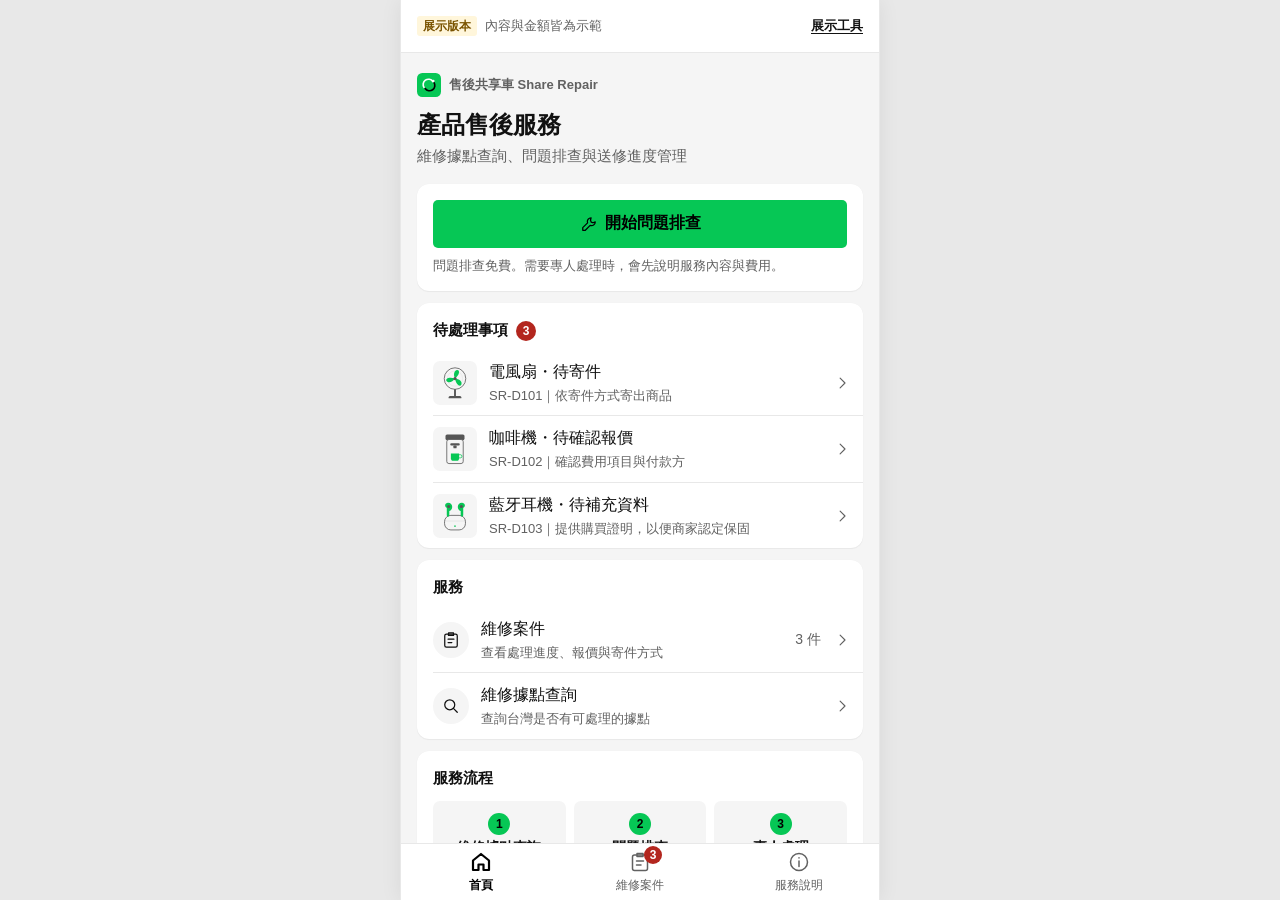
==== commit f11bfb93: "Update first version with LINE styling and formal service copy" ====
--- a/index.html
+++ b/index.html
@@ -3,72 +3,60 @@
 <head>
 <meta charset="utf-8">
 <meta name="viewport" content="width=device-width, initial-scale=1, viewport-fit=cover">
-<title>售後共享車 Share Repair｜買家端 Demo</title>
-<meta name="description" content="Share Repair LINE MINI App 買家端互動示意原型（本機 Demo，無真實付款、通知或物流）">
+<title>售後共享車 Share Repair</title>
+<meta name="description" content="售後共享車 Share Repair 第一版客戶介面（展示版本：案件、金額與排查回覆為示範內容）">
 <link rel="icon" href="data:,">
 <link rel="stylesheet" href="styles.css">
 </head>
 <body>
-<!-- Icon + illustration sprite. Everything is drawn locally; no external assets. -->
+<!-- Local icon + illustration sprite. Line icons use a 1.5px stroke to match LINE's icon weight; no LINE assets are copied. -->
 <svg xmlns="http://www.w3.org/2000/svg" style="display:none" aria-hidden="true">
   <defs>
-    <symbol id="i-home" viewBox="0 0 24 24"><path d="M3.5 10.5 12 3.5l8.5 7V20a1 1 0 0 1-1 1H15v-6H9v6H4.5a1 1 0 0 1-1-1z"/></symbol>
-    <symbol id="i-cases" viewBox="0 0 24 24"><path d="M9 3.5h6v3H9z"/><path d="M7 5H5.5A1.5 1.5 0 0 0 4 6.5v13A1.5 1.5 0 0 0 5.5 21h13a1.5 1.5 0 0 0 1.5-1.5v-13A1.5 1.5 0 0 0 18.5 5H17"/><path d="M8 11.5h8M8 15.5h5"/></symbol>
-    <symbol id="i-info" viewBox="0 0 24 24"><circle cx="12" cy="12" r="9"/><path d="M12 11v5.5M12 7.6v.1"/></symbol>
-    <symbol id="i-search" viewBox="0 0 24 24"><circle cx="10.5" cy="10.5" r="6.5"/><path d="m20 20-4.6-4.6"/></symbol>
-    <symbol id="i-spark" viewBox="0 0 24 24"><path d="m11 3 1.9 5 5.1 1.9-5.1 1.9L11 17l-1.9-5.2L4 9.9 9.1 8z"/><path d="m18.5 14.5.9 2.1 2.1.9-2.1.9-.9 2.1-.9-2.1-2.1-.9 2.1-.9z"/></symbol>
-    <symbol id="i-alert" viewBox="0 0 24 24"><path d="M10.3 4.2 2.7 17.5A2 2 0 0 0 4.4 20.5h15.2a2 2 0 0 0 1.7-3L13.7 4.2a2 2 0 0 0-3.4 0z"/><path d="M12 9.5v4.5M12 17v.1"/></symbol>
-    <symbol id="i-box" viewBox="0 0 24 24"><path d="M3.5 7.5 12 3l8.5 4.5v9L12 21l-8.5-4.5z"/><path d="M3.5 7.5 12 12l8.5-4.5M12 12v9M7.8 5.3l8.4 4.5"/></symbol>
-    <symbol id="i-globe" viewBox="0 0 24 24"><circle cx="12" cy="12" r="9"/><path d="M3 12h18M12 3c2.5 2.6 3.8 5.6 3.8 9s-1.3 6.4-3.8 9c-2.5-2.6-3.8-5.6-3.8-9S9.5 5.6 12 3z"/></symbol>
-    <symbol id="i-truck" viewBox="0 0 24 24"><path d="M2.5 6h11v10h-11zM13.5 9.5h4l3 3.2V16h-7"/><circle cx="6.5" cy="17.5" r="1.9"/><circle cx="17" cy="17.5" r="1.9"/></symbol>
+    <symbol id="i-home" viewBox="0 0 24 24"><path d="M4 10.5 12 4l8 6.5V20H14.5v-5.5h-5V20H4z"/></symbol>
+    <symbol id="i-cases" viewBox="0 0 24 24"><rect x="4.5" y="5" width="15" height="15.5" rx="2"/><path d="M9 3.5h6v3H9zM8.5 11h7M8.5 15h4.5"/></symbol>
+    <symbol id="i-info" viewBox="0 0 24 24"><circle cx="12" cy="12" r="8.5"/><path d="M12 11v5.5M12 7.8v.1"/></symbol>
+    <symbol id="i-search" viewBox="0 0 24 24"><circle cx="10.5" cy="10.5" r="6"/><path d="m19.5 19.5-4.6-4.6"/></symbol>
+    <symbol id="i-spark" viewBox="0 0 24 24"><path d="M14.5 4.5a4.5 4.5 0 0 0-4.2 6.1L4.5 16.4V19.5h3.1l5.8-5.8a4.5 4.5 0 0 0 6.1-4.2l-2.7 1-2.2-.8-.8-2.2z"/></symbol>
+    <symbol id="i-alert" viewBox="0 0 24 24"><path d="M10.4 4.6 3 17.4A1.8 1.8 0 0 0 4.6 20h14.8a1.8 1.8 0 0 0 1.6-2.6L13.6 4.6a1.8 1.8 0 0 0-3.2 0z"/><path d="M12 9.5v4.5M12 17v.1"/></symbol>
+    <symbol id="i-globe" viewBox="0 0 24 24"><circle cx="12" cy="12" r="8.5"/><path d="M3.5 12h17M12 3.5c2.3 2.4 3.5 5.3 3.5 8.5s-1.2 6.1-3.5 8.5c-2.3-2.4-3.5-5.3-3.5-8.5S9.7 5.9 12 3.5z"/></symbol>
+    <symbol id="i-truck" viewBox="0 0 24 24"><path d="M3 6.5h10.5v9.5H3zM13.5 9.5h4l3 3.2V16h-7"/><circle cx="7" cy="17.5" r="1.8"/><circle cx="17" cy="17.5" r="1.8"/></symbol>
     <symbol id="i-check" viewBox="0 0 24 24"><path d="m5 12.5 4.5 4.5L19 7.5"/></symbol>
-    <symbol id="i-chev" viewBox="0 0 24 24"><path d="m9 5 7 7-7 7"/></symbol>
-    <symbol id="i-down" viewBox="0 0 24 24"><path d="m5 9 7 7 7-7"/></symbol>
-    <symbol id="i-back" viewBox="0 0 24 24"><path d="m15 5-7 7 7 7"/></symbol>
-    <symbol id="i-chat" viewBox="0 0 24 24"><path d="M4 5h16v11H9.5L4 20.5z"/><path d="M8 9.5h8M8 12.5h5"/></symbol>
-    <symbol id="i-doc" viewBox="0 0 24 24"><path d="M6 3h8l4 4v14H6z"/><path d="M14 3v4h4M9 12h6M9 16h6"/></symbol>
+    <symbol id="i-chev" viewBox="0 0 24 24"><path d="m9.5 5.5 6.5 6.5-6.5 6.5"/></symbol>
+    <symbol id="i-down" viewBox="0 0 24 24"><path d="m5.5 9.5 6.5 6.5 6.5-6.5"/></symbol>
+    <symbol id="i-back" viewBox="0 0 24 24"><path d="m15 4.5-7.5 7.5 7.5 7.5"/></symbol>
+    <symbol id="i-chat" viewBox="0 0 24 24"><path d="M4 5h16v11H9.5L4 20z"/><path d="M8 9.5h8M8 12.5h5"/></symbol>
     <symbol id="i-camera" viewBox="0 0 24 24"><path d="M3.5 8h4L9 5.5h6L16.5 8h4v11.5h-17z"/><circle cx="12" cy="13.5" r="3.5"/></symbol>
-    <symbol id="i-more" viewBox="0 0 24 24"><circle cx="5" cy="12" r="1.5" fill="currentColor"/><circle cx="12" cy="12" r="1.5" fill="currentColor"/><circle cx="19" cy="12" r="1.5" fill="currentColor"/></symbol>
     <symbol id="i-close" viewBox="0 0 24 24"><path d="M6 6l12 12M18 6 6 18"/></symbol>
-    <symbol id="i-wrench" viewBox="0 0 24 24"><path d="M14.7 4.1a5 5 0 0 0-4.3 6.8L4 17.3V20h2.7l6.4-6.4a5 5 0 0 0 6.8-4.3l-3 1.1-2.4-.9-.9-2.4z"/></symbol>
-    <symbol id="i-shield" viewBox="0 0 24 24"><path d="M12 3 19.5 6v6c0 4.5-3.2 7.8-7.5 9-4.3-1.2-7.5-4.5-7.5-9V6z"/><path d="m8.8 12 2.3 2.3 4.3-4.6"/></symbol>
-    <symbol id="i-clock" viewBox="0 0 24 24"><circle cx="12" cy="12" r="9"/><path d="M12 7v5l3.2 2"/></symbol>
-    <symbol id="i-user" viewBox="0 0 24 24"><circle cx="12" cy="8.5" r="3.6"/><path d="M5 20c1-3.6 3.8-5.5 7-5.5s6 1.9 7 5.5"/></symbol>
+    <symbol id="i-shield" viewBox="0 0 24 24"><path d="M12 3.5 19 6.3V12c0 4.2-3 7.3-7 8.5-4-1.2-7-4.3-7-8.5V6.3z"/><path d="m9 12 2.2 2.2 4-4.3"/></symbol>
+    <symbol id="i-user" viewBox="0 0 24 24"><circle cx="12" cy="8.5" r="3.5"/><path d="M5 20c1-3.6 3.8-5.5 7-5.5s6 1.9 7 5.5"/></symbol>
     <symbol id="i-pin" viewBox="0 0 24 24"><path d="M12 21s-6.5-5.6-6.5-11a6.5 6.5 0 0 1 13 0c0 5.4-6.5 11-6.5 11z"/><circle cx="12" cy="10" r="2.3"/></symbol>
     <symbol id="i-reset" viewBox="0 0 24 24"><path d="M4.5 12a7.5 7.5 0 1 0 2.2-5.3"/><path d="M4.5 4v4.5H9"/></symbol>
-    <symbol id="i-share" viewBox="0 0 24 24"><circle cx="17.5" cy="5.5" r="2.5"/><circle cx="6.5" cy="12" r="2.5"/><circle cx="17.5" cy="18.5" r="2.5"/><path d="m8.7 10.8 6.6-4M8.7 13.2l6.6 4"/></symbol>
+    <symbol id="i-tools" viewBox="0 0 24 24"><path d="M4 7h10M18 7h2M4 17h2M10 17h10"/><circle cx="16" cy="7" r="2"/><circle cx="8" cy="17" r="2"/></symbol>
 
-    <!-- Product illustrations (fictional products) -->
+    <!-- Product illustrations (fictional products), flat gray with one green accent -->
     <symbol id="ill-fan" viewBox="0 0 120 120">
-      <ellipse cx="60" cy="110" rx="30" ry="5" fill="var(--ill-shadow)"/>
-      <path d="M38 108h44a5 5 0 0 0-5-7H43a5 5 0 0 0-5 7z" fill="var(--ill-dark)"/>
-      <rect x="56" y="66" width="8" height="38" rx="3" fill="var(--ill-dark)"/>
-      <circle cx="60" cy="46" r="36" fill="var(--ill-soft)"/>
-      <circle cx="60" cy="46" r="36" fill="none" stroke="var(--ill-dark)" stroke-width="3"/>
-      <circle cx="60" cy="46" r="26" fill="none" stroke="var(--ill-dark)" stroke-opacity=".14" stroke-width="2"/>
+      <path d="M40 108h40a5 5 0 0 0-5-7H45a5 5 0 0 0-5 7z" fill="var(--ill-dark)"/>
+      <rect x="57" y="66" width="6" height="38" rx="3" fill="var(--ill-dark)"/>
+      <circle cx="60" cy="46" r="34" fill="var(--ill-soft)" stroke="var(--ill-dark)" stroke-width="2.5"/>
+      <circle cx="60" cy="46" r="24" fill="none" stroke="var(--ill-dark)" stroke-opacity=".15" stroke-width="1.5"/>
       <g fill="var(--ill-accent)">
         <path d="M60 46c-6-12-3-26 7-27 9 0 8 15-7 27z"/>
         <path d="M60 46c-6-12-3-26 7-27 9 0 8 15-7 27z" transform="rotate(120 60 46)"/>
         <path d="M60 46c-6-12-3-26 7-27 9 0 8 15-7 27z" transform="rotate(240 60 46)"/>
       </g>
-      <circle cx="60" cy="46" r="6" fill="var(--ill-dark)"/>
-      <circle cx="60" cy="46" r="2" fill="var(--ill-soft)"/>
+      <circle cx="60" cy="46" r="5" fill="var(--ill-dark)"/>
     </symbol>
     <symbol id="ill-coffee" viewBox="0 0 120 120">
-      <ellipse cx="60" cy="110" rx="34" ry="5" fill="var(--ill-shadow)"/>
-      <rect x="28" y="14" width="64" height="20" rx="6" fill="var(--ill-dark)"/>
-      <rect x="32" y="30" width="56" height="74" rx="8" fill="var(--ill-soft)" stroke="var(--ill-dark)" stroke-width="3"/>
-      <rect x="44" y="42" width="32" height="8" rx="4" fill="var(--ill-dark)"/>
-      <rect x="54" y="50" width="12" height="10" rx="2" fill="var(--ill-dark)"/>
-      <path d="M46 74h28v16a8 8 0 0 1-8 8h-12a8 8 0 0 1-8-8z" fill="var(--ill-accent)"/>
-      <path d="M74 78h4a5 5 0 0 1 0 10h-4" fill="none" stroke="var(--ill-accent)" stroke-width="3"/>
-      <circle cx="80" cy="22" r="3" fill="var(--ill-warm)"/>
-      <path d="M56 64c-2 3 2 4 0 7M64 64c-2 3 2 4 0 7" fill="none" stroke="var(--ill-dark)" stroke-opacity=".35" stroke-width="2" stroke-linecap="round"/>
+      <rect x="30" y="14" width="60" height="18" rx="5" fill="var(--ill-dark)"/>
+      <rect x="34" y="30" width="52" height="76" rx="7" fill="var(--ill-soft)" stroke="var(--ill-dark)" stroke-width="2.5"/>
+      <rect x="45" y="42" width="30" height="7" rx="3.5" fill="var(--ill-dark)"/>
+      <rect x="55" y="49" width="10" height="9" rx="2" fill="var(--ill-dark)"/>
+      <path d="M47 74h26v15a8 8 0 0 1-8 8H55a8 8 0 0 1-8-8z" fill="var(--ill-accent)"/>
+      <path d="M73 78h4a5 5 0 0 1 0 10h-4" fill="none" stroke="var(--ill-accent)" stroke-width="2.5"/>
     </symbol>
     <symbol id="ill-buds" viewBox="0 0 120 120">
-      <ellipse cx="60" cy="110" rx="34" ry="5" fill="var(--ill-shadow)"/>
-      <rect x="26" y="58" width="68" height="46" rx="20" fill="var(--ill-soft)" stroke="var(--ill-dark)" stroke-width="3"/>
-      <path d="M26 76h68" stroke="var(--ill-dark)" stroke-opacity=".2" stroke-width="2"/>
+      <rect x="27" y="58" width="66" height="46" rx="20" fill="var(--ill-soft)" stroke="var(--ill-dark)" stroke-width="2.5"/>
+      <path d="M27 76h66" stroke="var(--ill-dark)" stroke-opacity=".2" stroke-width="1.5"/>
       <circle cx="60" cy="92" r="2.5" fill="var(--ill-accent)"/>
       <g fill="var(--ill-accent)">
         <path d="M38 18c9 0 14 7 13 15s-6 11-9 11v14a4 4 0 0 1-8 0V34c-3-1-6-5-5-9 1-4 4-7 9-7z"/>
@@ -78,70 +66,43 @@
       <circle cx="80" cy="30" r="5" fill="var(--ill-dark)"/>
     </symbol>
     <symbol id="ill-receipt" viewBox="0 0 120 120">
-      <path d="M34 12h52v96l-6.5-5-6.5 5-6.5-5-6.5 5-6.5-5-6.5 5-6.5-5-6.5 5z" fill="#fff" stroke="var(--ill-dark)" stroke-width="3" stroke-linejoin="round"/>
-      <path d="M44 30h32M44 42h22M44 54h28M44 66h18" stroke="var(--ill-dark)" stroke-opacity=".35" stroke-width="3" stroke-linecap="round"/>
-      <path d="M44 82h32" stroke="var(--ill-accent)" stroke-width="4" stroke-linecap="round"/>
-      <text x="60" y="100" text-anchor="middle" font-size="9" font-weight="700" fill="var(--ill-dark)">DEMO</text>
+      <path d="M34 12h52v96l-6.5-5-6.5 5-6.5-5-6.5 5-6.5-5-6.5 5-6.5-5-6.5 5z" fill="#fff" stroke="var(--ill-dark)" stroke-width="2.5" stroke-linejoin="round"/>
+      <path d="M44 30h32M44 42h22M44 54h28M44 66h18" stroke="var(--ill-dark)" stroke-opacity=".3" stroke-width="3" stroke-linecap="round"/>
+      <path d="M44 84h32" stroke="var(--ill-accent)" stroke-width="4" stroke-linecap="round"/>
     </symbol>
-    <symbol id="ill-mark" viewBox="0 0 48 48">
-      <rect width="48" height="48" rx="14" fill="var(--ill-dark)"/>
-      <path d="M14 30a10 10 0 0 1 17.3-6.8" fill="none" stroke="var(--ill-soft)" stroke-width="3.4" stroke-linecap="round"/>
-      <path d="M34 18a10 10 0 0 1-17.3 6.8" fill="none" stroke="var(--ill-accent2)" stroke-width="3.4" stroke-linecap="round" transform="translate(0 6)"/>
-      <circle cx="33.5" cy="14.5" r="3" fill="var(--ill-warm)"/>
+    <!-- Product mark: wrench inside a loop. Original drawing, not the LINE logo. -->
+    <symbol id="ill-mark" viewBox="0 0 32 32">
+      <rect width="32" height="32" rx="7" fill="var(--green)"/>
+      <path d="M9.5 19.5a7 7 0 0 1 11.6-8.2" fill="none" stroke="#fff" stroke-width="2.2" stroke-linecap="round"/>
+      <path d="M22.5 12.5a7 7 0 0 1-11.6 8.2" fill="none" stroke="#000" stroke-width="2.2" stroke-linecap="round"/>
+      <circle cx="21.6" cy="10.8" r="1.8" fill="#fff"/>
     </symbol>
   </defs>
 </svg>
 
-<div class="stage">
-  <aside class="intro" aria-label="Demo 說明">
-    <div class="intro-brand">
-      <svg class="mark" aria-hidden="true"><use href="#ill-mark"></use></svg>
-      <div>
-        <p class="intro-kicker">LINE MINI App 買家端示意</p>
-        <h1 class="intro-title">售後共享車<br><span>Share Repair</span></h1>
+<div class="app" id="app">
+  <div class="preview-notice" role="note">
+    <span class="preview-label">展示版本</span>
+    <span class="preview-text">內容與金額皆為示範</span>
+    <button type="button" class="preview-btn" id="btn-tools" data-act="tools" aria-haspopup="dialog">展示工具</button>
+  </div>
+  <main id="screen" class="screen" tabindex="-1"></main>
+  <nav class="bnav" aria-label="主選單">
+    <button type="button" class="bnav-item" data-tab="home" data-act="tab-home"><svg class="ic" aria-hidden="true"><use href="#i-home"></use></svg><span>首頁</span></button>
+    <button type="button" class="bnav-item" data-tab="cases" data-act="tab-cases"><span class="bnav-icon"><svg class="ic" aria-hidden="true"><use href="#i-cases"></use></svg><span class="bnav-badge" id="bnav-badge" aria-hidden="true" hidden></span></span><span aria-hidden="true">維修案件</span><span class="sr-only" id="bnav-cases-label">維修案件</span></button>
+    <button type="button" class="bnav-item" data-tab="about" data-act="tab-about"><svg class="ic" aria-hidden="true"><use href="#i-info"></use></svg><span>服務說明</span></button>
+  </nav>
+  <div class="snackbar" id="snackbar" role="status" aria-live="polite"></div>
+  <div class="sheet-dim" id="sheet" hidden>
+    <div class="sheet" role="dialog" aria-modal="true" aria-labelledby="sheet-title">
+      <div class="sheet-head">
+        <h2 class="sheet-title" id="sheet-title">展示工具</h2>
+        <button type="button" class="icon-btn sheet-close" data-act="sheet-close" aria-label="關閉展示工具"><svg class="ic" aria-hidden="true"><use href="#i-close"></use></svg></button>
       </div>
-    </div>
-    <p class="intro-lede">商家共享一套海外售後能力。買家只需要一個 LINE 入口、一位平台窗口、一份看得懂的案件。</p>
-    <ol class="intro-tiers">
-      <li><b>免費查詢</b>台灣是否有可處理的據點</li>
-      <li><b>免費排查</b>依手冊一步一步試，能解決就結束</li>
-      <li><b>專人處理</b>收費前先說清楚，寄件前再確認一次</li>
-    </ol>
-    <section class="intro-scenes" aria-labelledby="scenes-title">
-      <h2 id="scenes-title">從這裡跳到展示情境</h2>
-      <div class="scene-grid" id="scene-grid"></div>
-    </section>
-    <p class="intro-foot">本機靜態原型：品牌、型號、據點、窗口與金額均為虛構示範；不登入、不收款、不寄送通知、不保存資料。</p>
-  </aside>
-
-  <div class="device">
-    <div class="app" id="app">
-      <header class="mini-head">
-        <div class="mini-title">
-          <span class="mini-name">售後共享車 Share Repair <span class="demo-pill">DEMO</span></span>
-          <span class="mini-domain">share-repair.example・標頭示意</span>
-        </div>
-        <div class="mini-actions" role="group" aria-label="MINI App 動作按鈕（示意）">
-          <button type="button" class="mini-btn" id="btn-more" aria-label="更多選項" aria-haspopup="dialog"><svg class="ic" aria-hidden="true"><use href="#i-more"></use></svg></button>
-          <span class="mini-sep" aria-hidden="true"></span>
-          <button type="button" class="mini-btn" id="btn-close" aria-label="關閉（示意）"><svg class="ic" aria-hidden="true"><use href="#i-close"></use></svg></button>
-        </div>
-      </header>
-      <main id="screen" class="screen" tabindex="-1"></main>
-      <nav class="tabbar" aria-label="主選單">
-        <button type="button" class="tab" data-tab="home"><svg class="ic" aria-hidden="true"><use href="#i-home"></use></svg><span>首頁</span></button>
-        <button type="button" class="tab" data-tab="cases"><svg class="ic" aria-hidden="true"><use href="#i-cases"></use></svg><span>我的案件</span><span class="tab-badge" id="tab-badge" hidden></span></button>
-        <button type="button" class="tab" data-tab="about"><svg class="ic" aria-hidden="true"><use href="#i-info"></use></svg><span>服務說明</span></button>
-      </nav>
-      <div class="toast" id="toast" role="status" aria-live="polite"></div>
-      <div class="sheet-backdrop" id="sheet" hidden>
-        <div class="sheet" role="dialog" aria-modal="true" aria-labelledby="sheet-title">
-          <p class="sheet-title" id="sheet-title">更多選項</p>
-          <button type="button" class="sheet-item" data-sheet="share"><svg class="ic" aria-hidden="true"><use href="#i-share"></use></svg>分享給朋友</button>
-          <button type="button" class="sheet-item" data-sheet="about"><svg class="ic" aria-hidden="true"><use href="#i-info"></use></svg>服務說明</button>
-          <button type="button" class="sheet-item" data-sheet="reset"><svg class="ic" aria-hidden="true"><use href="#i-reset"></use></svg>重設 Demo</button>
-          <button type="button" class="sheet-item sheet-cancel" data-sheet="cancel">取消</button>
-        </div>
+      <p class="sheet-desc">供展示時直接切換情境。所有操作只在本機畫面中模擬，不會送出資料。</p>
+      <ul class="list" id="scene-list"></ul>
+      <div class="sheet-foot">
+        <button type="button" class="btn btn-outline" id="btn-reset" data-act="reset"><svg class="ic" aria-hidden="true"><use href="#i-reset"></use></svg>重設展示資料</button>
       </div>
     </div>
   </div>
--- a/styles.css
+++ b/styles.css
@@ -1,31 +1,48 @@
-/* Share Repair demo — warm white, deep ink green, teal. No external fonts. */
+/* Share Repair customer UI v1 — follows the LINE Design System (LDSG/LDSM) design language.
+   "LDS" comments mark values read from designsystem.line.me (checked 2026-11-12);
+   everything else is our own choice. See ../v1-design-notes.md (not published with the demo). */
 :root {
-  --paper: #FBF8F2;
-  --paper-2: #F4EFE5;
-  --card: #FFFFFF;
-  --ink: #12352C;
-  --ink-2: #3E5A52;
-  --muted: #5F726C;
-  --line: #E7E0D3;
-  --teal: #0A7A6C;
-  --teal-press: #086357;
-  --teal-soft: #DDF1EC;
-  --teal-tint: #EEF8F5;
-  --amber: #A84B0B;
-  --amber-soft: #FDEBDD;
-  --red: #B42318;
-  --red-soft: #FDECEA;
-  --ill-dark: #12352C;
-  --ill-soft: #DDF1EC;
-  --ill-accent: #0A7A6C;
-  --ill-accent2: #5CC8B5;
-  --ill-warm: #F08A3C;
-  --ill-shadow: #E9E2D5;
-  --r-lg: 22px;
-  --r: 16px;
-  --r-sm: 12px;
-  --shadow: 0 1px 2px rgba(18, 53, 44, .06), 0 8px 24px -12px rgba(18, 53, 44, .18);
-  --font: "PingFang TC", "Noto Sans TC", "Microsoft JhengHei", system-ui, -apple-system, sans-serif;
+  /* LDS color palette (LDSM LINE Color Guide) */
+  --green: #06C755;          /* LINE Green, LDSG brand primary */
+  --white: #FFFFFF;
+  --gray-150: #F5F5F5;       /* LDS Gray 150 — page background */
+  --gray-200: #EFEFEF;       /* LDS Gray 200 */
+  --gray-250: #E8E8E8;       /* LDS Gray 250 — dividers */
+  --gray-350: #C8C8C8;       /* LDS Gray 350 — outlined button border */
+  --gray-500: #949494;       /* LDS Gray 500 — form control borders (3.03:1) */
+  --gray-650: #616161;       /* LDS Gray 650 — secondary text (6.19:1) */
+  --gray-900: #111111;       /* LDS Gray 900 — primary text */
+  --black: #000000;
+  --disabled: #E4E4E4;       /* LDSG role disabled */
+  --blue: #2F59CC;           /* LDS LINE Blue */
+
+  /* Primary action: LINE Green fill + LDSG "on surface alternative" (black) label = 9.31:1.
+     Alternative considered: white label on #06C755 is only 2.26:1. Flip both lines to change. */
+  --btn-fill: var(--green);
+  --btn-label: var(--black);
+
+  /* Status colors (own choice; text measured ≥4.5:1 on its tint) */
+  --todo-text: #A35200; --todo-bg: #FFF1E5;
+  --ok-text: #0B6B34;   --ok-bg: #E7F8EE;
+  --pend-text: #7A5300; --pend-bg: #FFF6DB;
+  --neg-text: #B3261E;  --neg-bg: #FDECEA;
+  --merchant-bg: #EEF2FF;
+
+  /* Illustrations */
+  --ill-dark: #555555;
+  --ill-soft: #F5F5F5;
+  --ill-accent: var(--green);
+
+  /* LDS object styles */
+  --r-btn: 5px;    /* ldsg-radius-200 */
+  --r-card: 7px;   /* ldsg-radius-300 */
+  --r-sheet: 12px; /* ldsg-radius-400 */
+  --r-tag: 3px;    /* ldsg-radius-100 */
+  --shadow-gray-100: 0 0 1px rgba(0, 0, 0, .05), 0 1px 1px rgba(0, 0, 0, .05); /* ldsg-shadow-on-gray-100 */
+  --shadow-white-300: 0 1px 20px rgba(0, 0, 0, .07);                          /* ldsg-shadow-on-white-300 */
+
+  --nav-h: 56px;
+  --font: -apple-system, BlinkMacSystemFont, "PingFang TC", "Noto Sans TC", "Microsoft JhengHei", sans-serif;
   color-scheme: light;
 }
 
@@ -33,476 +50,346 @@
 html, body { margin: 0; height: 100%; }
 body {
   font-family: var(--font);
-  color: var(--ink);
-  background: var(--paper);
+  color: var(--gray-900);
+  background: var(--gray-150);
   font-size: 16px;
-  line-height: 1.55;
+  line-height: 1.5;
   -webkit-text-size-adjust: 100%;
   -webkit-font-smoothing: antialiased;
 }
 button, input, select { font: inherit; color: inherit; }
 h1, h2, p { margin: 0; }
-b { font-weight: 650; }
-small { font-size: 13px; }
-:focus-visible { outline: 3px solid var(--ill-accent2); outline-offset: 2px; border-radius: 8px; }
+b { font-weight: 600; }
+:focus-visible { outline: 2px solid var(--black); outline-offset: 2px; }
 [tabindex="-1"]:focus { outline: none; }
 [hidden] { display: none !important; }
-
-.ic { width: 20px; height: 20px; flex: none; fill: none; stroke: currentColor; stroke-width: 1.8; stroke-linecap: round; stroke-linejoin: round; }
-
-/* ---------- Stage: mobile = full app; desktop = intro + phone ---------- */
-.stage { min-height: 100%; }
-.intro { display: none; }
-.device { height: 100dvh; }
+.sr-only { position: absolute; width: 1px; height: 1px; overflow: hidden; clip: rect(0 0 0 0); white-space: nowrap; }
+
+.ic { width: 24px; height: 24px; flex: none; fill: none; stroke: currentColor; stroke-width: 1.5; stroke-linecap: round; stroke-linejoin: round; }
+.chev { width: 18px; height: 18px; color: var(--gray-650); }
+
+/* ---------- App frame: phone = full screen; desktop = narrow centered column ---------- */
 .app {
   position: relative;
-  height: 100%;
+  max-width: 480px;
+  height: 100dvh;
+  margin: 0 auto;
   display: flex;
   flex-direction: column;
-  background: var(--paper);
+  background: var(--gray-150);
   overflow: hidden;
 }
-
-@media (min-width: 900px) {
-  body { background: radial-gradient(1200px 600px at 85% -10%, #DDEFE9 0%, transparent 60%), var(--paper-2); }
-  .stage {
-    display: grid;
-    grid-template-columns: minmax(320px, 460px) 400px;
-    gap: clamp(32px, 6vw, 96px);
-    justify-content: center;
-    align-items: center;
-    padding: 40px 32px;
-    min-height: 100vh;
-  }
-  .intro { display: block; }
-  .device {
-    height: min(844px, calc(100vh - 80px));
-    min-height: 640px;
-    width: 400px;
-    padding: 10px;
-    border-radius: 52px;
-    background: #0F2A23;
-    box-shadow: 0 40px 80px -30px rgba(18, 53, 44, .45), inset 0 0 0 2px #24463C;
-  }
-  .app { border-radius: 42px; }
-}
-
-/* ---------- Intro (desktop only) ---------- */
-.intro-brand { display: flex; gap: 16px; align-items: center; }
-.mark { width: 56px; height: 56px; flex: none; }
-.intro-kicker { font-size: 13px; letter-spacing: .08em; color: var(--teal); font-weight: 650; }
-.intro-title { font-size: 34px; line-height: 1.15; letter-spacing: .01em; }
-.intro-title span { font-size: 22px; font-weight: 500; color: var(--ink-2); letter-spacing: .02em; }
-.intro-lede { margin: 22px 0 18px; font-size: 17px; color: var(--ink-2); max-width: 30em; }
-.intro-tiers { list-style: none; padding: 0; margin: 0 0 26px; display: grid; gap: 8px; counter-reset: t; }
-.intro-tiers li { counter-increment: t; display: flex; gap: 10px; align-items: baseline; color: var(--ink-2); font-size: 15px; }
-.intro-tiers li::before { content: counter(t); font-weight: 700; color: var(--teal); min-width: 1em; }
-.intro-tiers b { color: var(--ink); margin-right: 8px; }
-.intro-scenes h2 { font-size: 14px; color: var(--muted); font-weight: 600; margin-bottom: 10px; }
-.scene-grid { display: grid; grid-template-columns: 1fr 1fr; gap: 8px; }
-.scene {
-  display: flex; gap: 10px; align-items: flex-start; text-align: left;
-  padding: 10px 12px; min-height: 52px; border-radius: var(--r-sm);
-  border: 1px solid var(--line); background: rgba(255, 255, 255, .7); cursor: pointer;
-  transition: border-color .15s, transform .15s, background .15s;
-}
-.scene:hover { border-color: var(--teal); background: #fff; transform: translateY(-1px); }
-.scene b { display: block; font-size: 14px; line-height: 1.3; }
-.scene small { color: var(--muted); font-size: 12px; }
-.scene-n {
-  flex: none; width: 22px; height: 22px; border-radius: 50%; display: grid; place-items: center;
-  background: var(--teal-soft); color: var(--teal); font-size: 12px; font-weight: 700;
-}
-.scene-reset { align-items: center; color: var(--ink-2); }
-.intro-foot { margin-top: 20px; font-size: 13px; color: var(--muted); max-width: 32em; }
-
-/* ---------- Mini App header (mock) ---------- */
-.mini-head {
-  flex: none; display: flex; align-items: center; justify-content: space-between; gap: 8px;
-  padding: calc(env(safe-area-inset-top) + 8px) 12px 8px 16px;
-  background: #fff; border-bottom: 1px solid var(--line);
-}
-@media (min-width: 900px) { .mini-head { padding-top: 22px; } }
-.mini-title { min-width: 0; display: flex; flex-direction: column; }
-.mini-name { font-size: 15px; font-weight: 650; white-space: nowrap; overflow: hidden; text-overflow: ellipsis; }
-.mini-domain { font-size: 11px; color: var(--muted); }
-.demo-pill {
-  display: inline-block; vertical-align: 2px; margin-left: 4px; padding: 0 6px; border-radius: 6px;
-  font-size: 10px; letter-spacing: .06em; font-weight: 700; color: var(--amber); background: var(--amber-soft);
-}
-.mini-actions { display: flex; align-items: center; border: 1px solid var(--line); border-radius: 999px; background: #fff; }
-.mini-btn { width: 44px; height: 44px; display: grid; place-items: center; border: 0; background: none; cursor: pointer; border-radius: 999px; }
-.mini-sep { width: 1px; height: 16px; background: var(--line); }
-
-/* ---------- Screen & tabbar ---------- */
-.screen {
-  flex: 1; min-height: 0; overflow-y: auto; overflow-x: hidden;
-  -webkit-overflow-scrolling: touch; scroll-behavior: auto;
-}
-.view { padding: 16px 16px 28px; display: flex; flex-direction: column; gap: 14px; min-width: 0; }
+@media (min-width: 600px) {
+  body { background: var(--gray-250); }
+  .app { border-inline: 1px solid var(--gray-250); box-shadow: var(--shadow-white-300); }
+}
+
+/* One consistent preview notice instead of scattered badges */
+.preview-notice {
+  flex: none; display: flex; align-items: center; gap: 8px; min-height: 40px;
+  padding: calc(env(safe-area-inset-top) + 4px) 8px 4px 16px;
+  background: var(--white); border-bottom: 1px solid var(--gray-250); font-size: 13px; color: var(--gray-650);
+}
+.preview-label {
+  flex: none; padding: 1px 6px; border-radius: var(--r-tag); background: var(--pend-bg); color: var(--pend-text); font-weight: 600; font-size: 12px;
+}
+.preview-text { flex: 1; min-width: 0; overflow: hidden; text-overflow: ellipsis; white-space: nowrap; }
+.preview-btn {
+  flex: none; min-height: 44px; min-width: 44px; padding: 0 8px; border: 0; background: none; cursor: pointer;
+  font-size: 13px; font-weight: 600; color: var(--gray-900); text-decoration: underline; text-underline-offset: 3px;
+}
+
+.screen { flex: 1; min-height: 0; overflow-y: auto; overflow-x: hidden; -webkit-overflow-scrolling: touch; }
+.view { display: flex; flex-direction: column; gap: 12px; padding-bottom: 24px; min-width: 0; } /* 12px = ldsg-spacing-400 */
 .view > * { min-width: 0; }
-.enter { animation: rise .26s ease-out; }
-@keyframes rise { from { opacity: 0; transform: translateY(8px); } to { opacity: 1; transform: none; } }
-
-.tabbar {
-  flex: none; display: grid; grid-template-columns: repeat(3, 1fr);
-  background: #fff; border-top: 1px solid var(--line);
-  padding: 4px 6px calc(4px + env(safe-area-inset-bottom));
-}
-@media (min-width: 900px) { .tabbar { padding-bottom: 14px; } }
-.tab {
-  position: relative; display: flex; flex-direction: column; align-items: center; gap: 2px;
-  min-height: 52px; justify-content: center; border: 0; background: none; cursor: pointer;
-  color: var(--muted); font-size: 12px; border-radius: 12px;
-}
-.tab[aria-current="page"] { color: var(--teal); font-weight: 650; }
-.tab[aria-current="page"] .ic { stroke-width: 2.2; }
-.tab-badge {
-  position: absolute; top: 4px; left: calc(50% + 6px); min-width: 18px; height: 18px; padding: 0 5px;
-  border-radius: 9px; background: var(--amber); color: #fff; font-size: 11px; font-weight: 700; line-height: 18px; text-align: center;
-}
-
-/* ---------- Toast & sheet (anchored to the app frame) ---------- */
-.toast {
-  position: absolute; left: 16px; right: 16px; bottom: calc(76px + env(safe-area-inset-bottom));
-  padding: 12px 14px; border-radius: 14px; background: var(--ink); color: #fff; font-size: 14px;
-  box-shadow: var(--shadow); opacity: 0; transform: translateY(8px); pointer-events: none;
-  transition: opacity .2s, transform .2s; z-index: 20;
-}
-.toast:empty { display: none; }
-.toast.show { opacity: 1; transform: none; }
-.sheet-backdrop { position: absolute; inset: 0; background: rgba(15, 42, 35, .38); display: flex; align-items: flex-end; z-index: 30; }
-.sheet {
-  width: 100%; background: #fff; border-radius: 22px 22px 0 0;
-  padding: 10px 12px calc(14px + env(safe-area-inset-bottom)); animation: up .22s ease-out;
-}
-@keyframes up { from { transform: translateY(30%); opacity: .6; } to { transform: none; opacity: 1; } }
-.sheet-title { font-size: 13px; color: var(--muted); text-align: center; padding: 6px 0 8px; }
-.sheet-item {
-  width: 100%; display: flex; gap: 12px; align-items: center; min-height: 50px; padding: 0 12px;
-  border: 0; background: none; border-radius: 12px; cursor: pointer; font-size: 16px; text-align: left;
-}
-.sheet-item:hover { background: var(--teal-tint); }
-.sheet-cancel { justify-content: center; color: var(--muted); margin-top: 4px; border-top: 1px solid var(--line); border-radius: 0; }
-
-/* ---------- Common blocks ---------- */
-.card { background: var(--card); border: 1px solid var(--line); border-radius: var(--r); padding: 16px; box-shadow: var(--shadow); }
-.card-h { font-size: 16px; margin-bottom: 10px; }
-.card-h-row { display: flex; flex-wrap: wrap; align-items: center; justify-content: space-between; gap: 6px 10px; margin-bottom: 10px; }
-.card-h-row .card-h { margin: 0; }
-.lede { color: var(--ink-2); }
-.muted { color: var(--muted); }
-.small { font-size: 13px; }
-.center { text-align: center; display: block; }
-.demo-tag {
-  display: inline-flex; align-items: center; padding: 1px 8px; border-radius: 999px; font-size: 11.5px; font-weight: 600;
-  color: var(--amber); background: var(--amber-soft); border: 1px dashed rgba(168, 75, 11, .35); white-space: normal;
-}
+.enter { animation: fade .2s ease-out; }
+@keyframes fade { from { opacity: 0; } to { opacity: 1; } }
+
+/* ---------- In-page navigation (sits under LINE's native header in the MINI App) ---------- */
+.subnav {
+  position: sticky; top: 0; z-index: 5;
+  display: grid; grid-template-columns: 48px 1fr 48px; align-items: center; min-height: 48px;
+  background: var(--white); border-bottom: 1px solid var(--gray-250);
+}
+.subnav-title { font-size: 16px; font-weight: 600; text-align: center; overflow: hidden; text-overflow: ellipsis; white-space: nowrap; }
+.icon-btn {
+  width: 44px; height: 44px; margin-left: 4px; display: grid; place-items: center;
+  border: 0; background: none; border-radius: var(--r-btn); cursor: pointer; color: var(--black);
+}
+.icon-spacer { width: 44px; }
+
+.page-head { padding: 20px 16px 4px; display: flex; flex-direction: column; gap: 4px; }
+.page-title { font-size: 22px; font-weight: 700; line-height: 1.35; }
+
+.home-head { padding: 20px 16px 4px; background: var(--gray-150); }
+.brand { display: flex; align-items: center; gap: 8px; font-size: 13px; color: var(--gray-650); font-weight: 600; margin-bottom: 12px; }
+.brand-mark { width: 24px; height: 24px; flex: none; }
+.home-title { font-size: 24px; font-weight: 700; line-height: 1.35; }
+.home-desc { margin-top: 4px; font-size: 15px; color: var(--gray-650); }
+
+/* ---------- Blocks & lists ---------- */
+.block {
+  margin: 0 16px; background: var(--white); border-radius: var(--r-sheet);
+  box-shadow: var(--shadow-gray-100); overflow: hidden;
+}
+.block-cta { padding: 16px; display: flex; flex-direction: column; gap: 8px; background: var(--white); }
+.block-body { padding: 0 16px 16px; display: flex; flex-direction: column; gap: 8px; }
+.list-header { display: flex; align-items: center; gap: 8px; padding: 16px 16px 8px; font-size: 15px; font-weight: 700; }
+.list-header-row { display: flex; flex-wrap: wrap; align-items: center; justify-content: space-between; gap: 4px 8px; padding-right: 16px; }
+.count-badge {
+  min-width: 20px; height: 20px; padding: 0 6px; border-radius: 10px; display: inline-grid; place-items: center;
+  background: var(--neg-text); color: var(--white); font-size: 12px; font-weight: 700;
+}
+.list { list-style: none; margin: 0; padding: 0; }
+.list > li + li { border-top: 1px solid var(--gray-250); margin-left: 16px; }
+.points > li + li { margin-left: 0; }
+.list > li + li > .row { margin-left: -16px; width: calc(100% + 16px); }
+.row {
+  width: 100%; display: flex; align-items: center; gap: 12px; min-height: 56px; padding: 10px 12px 10px 16px;
+  border: 0; background: none; text-align: left; cursor: pointer;
+}
+.row:hover { background: var(--gray-150); }
+.row:active { opacity: .5; } /* LDS pressed state */
+.row-icon {
+  width: 36px; height: 36px; flex: none; border-radius: 50%; display: grid; place-items: center; background: var(--gray-150); color: var(--gray-900);
+}
+.row-icon .ic { width: 20px; height: 20px; }
+.row-thumb { width: 44px; height: 44px; flex: none; border-radius: var(--r-card); background: var(--gray-150); padding: 3px; }
+.row-main { flex: 1; min-width: 0; display: flex; flex-direction: column; gap: 2px; }
+.row-title { font-size: 16px; font-weight: 500; overflow-wrap: anywhere; }
+.row-sub { font-size: 13px; color: var(--gray-650); overflow-wrap: anywhere; }
+.row-right { flex: none; font-size: 14px; color: var(--gray-650); }
+.row-danger .row-icon { background: var(--neg-bg); color: var(--neg-text); }
+.row-danger .row-title { color: var(--neg-text); }
+
+.caption { font-size: 13px; color: var(--gray-650); overflow-wrap: anywhere; }
+.center { text-align: center; }
+.intro { padding: 0 16px; font-size: 15px; color: var(--gray-650); }
+.intro:first-of-type { padding-top: 4px; }
+.subnav + .intro, .subnav + .progress { margin-top: 4px; }
+
+.flow { list-style: none; margin: 0; padding: 4px 16px 16px; display: grid; grid-template-columns: repeat(3, 1fr); gap: 8px; }
+.flow li { display: flex; flex-direction: column; align-items: center; text-align: center; gap: 2px; padding: 12px 4px; border-radius: var(--r-card); background: var(--gray-150); }
+.flow-n { width: 22px; height: 22px; border-radius: 50%; display: grid; place-items: center; background: var(--green); color: var(--black); font-size: 12px; font-weight: 700; }
+.flow-t { font-size: 14px; font-weight: 600; }
+.flow-s { font-size: 12px; color: var(--gray-650); }
+
+/* ---------- Buttons (LDS action button: contained / outlined / ghost) ---------- */
+.btn {
+  display: inline-flex; align-items: center; justify-content: center; gap: 6px;
+  width: 100%; min-height: 48px; padding: 10px 16px; border: 1px solid transparent; border-radius: var(--r-btn);
+  font-size: 16px; font-weight: 600; line-height: 1.3; text-align: center; cursor: pointer;
+}
+.btn .ic { width: 20px; height: 20px; }
+@media (hover: hover) { .btn:hover:not(:disabled) { opacity: .7; } } /* LDS hover 70% */
+.btn:active:not(:disabled) { opacity: .5; }                           /* LDS pressed 50% */
+.btn-primary { background: var(--btn-fill); color: var(--btn-label); }
+.btn:disabled { background: var(--disabled); border-color: var(--disabled); color: var(--gray-650); cursor: not-allowed; }
+.btn-outline { background: var(--white); border-color: var(--gray-350); color: var(--gray-900); }
+.btn-ghost { background: transparent; color: var(--gray-900); }
+.btn-ghost-danger { background: transparent; color: var(--neg-text); }
+.btn-sm { min-height: 44px; font-size: 14px; padding: 8px 12px; }
+.actions { display: flex; flex-direction: column; gap: 8px; padding: 0 16px; }
+.two { display: grid; grid-template-columns: 1fr 1fr; gap: 8px; }
+.sticky {
+  position: sticky; bottom: 0; margin-bottom: -24px; padding: 12px 16px 16px;
+  background: linear-gradient(to top, var(--gray-150) 80%, rgba(245, 245, 245, 0)); z-index: 4;
+}
+
+/* ---------- Forms (LDS text input: outlined, 16px system font) ---------- */
+.form { padding: 16px; display: flex; flex-direction: column; gap: 6px; }
+.label { font-size: 14px; font-weight: 600; padding: 0; margin-top: 6px; }
+.field {
+  width: 100%; min-height: 48px; padding: 10px 12px; border: 1px solid var(--gray-500); border-radius: var(--r-btn);
+  background: var(--white); font-size: 16px; line-height: 1.4;
+}
+.field::placeholder { color: #777777; }
+.field:focus { border-color: var(--black); outline: 2px solid var(--black); outline-offset: 0; }
+.help { font-size: 13px; color: var(--gray-650); }
+.fieldset { border: 0; margin: 0; padding: 0; }
+.seg-row { display: grid; grid-template-columns: 1fr 1fr; gap: 8px; margin-top: 6px; }
+.seg { position: relative; display: block; cursor: pointer; }
+.seg input { position: absolute; inset: 0; opacity: 0; margin: 0; cursor: pointer; }
+.seg span {
+  display: flex; align-items: center; justify-content: center; min-height: 44px; border: 1px solid var(--gray-500); border-radius: var(--r-btn);
+  background: var(--white); font-size: 15px;
+}
+.seg input:checked + span { background: var(--btn-fill); border-color: var(--btn-fill); color: var(--btn-label); font-weight: 600; }
+.seg input:focus-visible + span { outline: 2px solid var(--black); outline-offset: 2px; }
+.form .btn { margin-top: 10px; }
+.point { padding: 12px 16px; display: flex; flex-direction: column; gap: 2px; font-size: 14px; }
+.point-name { display: flex; align-items: center; gap: 6px; font-size: 16px; font-weight: 600; }
+.point-name .ic { width: 20px; height: 20px; }
+.point .btn { margin-top: 8px; }
+.empty { padding-top: 4px; }
+
 .note {
-  display: flex; gap: 10px; align-items: flex-start; padding: 12px 14px; border-radius: var(--r-sm);
-  background: var(--teal-tint); color: var(--ink-2); font-size: 14px; overflow-wrap: anywhere;
-}
-.note .ic { color: var(--teal); margin-top: 1px; }
-.note-warn { background: var(--amber-soft); color: #6B3208; }
-.note-warn .ic { color: var(--amber); }
-
-.topbar { display: flex; flex-direction: column; align-items: flex-start; gap: 4px; }
-.back {
-  display: inline-flex; align-items: center; gap: 2px; min-height: 44px; padding: 0 10px 0 2px; margin-left: -4px;
-  border: 0; background: none; color: var(--teal); font-weight: 600; cursor: pointer; border-radius: 10px;
-}
-.page-title { font-size: 24px; line-height: 1.3; letter-spacing: .01em; overflow-wrap: anywhere; }
-
-/* Buttons */
-.btn {
-  display: inline-flex; align-items: center; justify-content: center; gap: 8px;
-  min-height: 52px; padding: 10px 18px; width: 100%; border-radius: 14px; border: 1px solid transparent;
-  font-size: 16px; font-weight: 650; cursor: pointer; text-align: center; line-height: 1.3;
-  transition: background .15s, transform .1s, box-shadow .15s;
-}
-.btn:active:not(:disabled) { transform: scale(.985); }
-.btn-primary { background: var(--teal); color: #fff; box-shadow: 0 6px 16px -8px rgba(10, 122, 108, .8); }
-.btn-primary:hover:not(:disabled) { background: var(--teal-press); }
-.btn-primary:disabled { background: #B9C9C4; color: #fff; box-shadow: none; cursor: not-allowed; }
-.btn-secondary { background: var(--teal-soft); color: var(--teal-press); }
-.btn-ghost { background: #fff; border-color: var(--line); color: var(--ink); }
-.btn-ghost:hover { border-color: var(--teal); }
-.btn-danger-ghost { background: #fff; border-color: #F2C7C2; color: var(--red); }
-.btn-sm { min-height: 44px; font-size: 14px; padding: 8px 12px; }
-.actions { display: flex; flex-direction: column; gap: 10px; }
-.sticky {
-  position: sticky; bottom: 0; margin: 0 -16px -28px; padding: 14px 16px 16px;
-  background: linear-gradient(to top, var(--paper) 78%, rgba(251, 248, 242, 0));
-}
-.two { display: grid; grid-template-columns: 1fr 1fr; gap: 8px; }
-
-/* ---------- Home ---------- */
-.hero {
-  position: relative; display: flex; align-items: flex-end; gap: 8px; padding: 20px 18px; border-radius: var(--r-lg);
-  background: linear-gradient(150deg, #12352C 0%, #0E4A3F 55%, #0A7A6C 120%); color: #fff; overflow: hidden;
-}
-.hero::after {
-  content: ""; position: absolute; right: -40px; top: -40px; width: 180px; height: 180px; border-radius: 50%;
-  background: radial-gradient(circle, rgba(92, 200, 181, .35), transparent 70%);
-}
-.hero-text { position: relative; z-index: 1; min-width: 0; flex: 1; }
-.eyebrow { font-size: 12px; letter-spacing: .08em; color: #9FE0D3; font-weight: 600; }
-.hero-title { font-size: 27px; line-height: 1.28; margin: 6px 0 8px; letter-spacing: .02em; }
-.hero-sub { font-size: 14px; color: #D3ECE6; }
-.hero-ill { width: 96px; height: 96px; flex: none; position: relative; z-index: 1; --ill-soft: #E8F6F2; --ill-dark: #0B2620; --ill-shadow: rgba(0, 0, 0, .18); }
-.hero-ill { animation: bob 5s ease-in-out infinite; }
-@keyframes bob { 50% { transform: translateY(-4px); } }
-
-.todo-card { border-color: #F3CDB0; background: linear-gradient(#FFF8F2, #fff 60%); padding: 14px 14px 8px; }
-.todo-h { display: flex; align-items: center; gap: 6px; font-size: 15px; color: var(--amber); }
-.count { display: inline-grid; place-items: center; min-width: 22px; height: 22px; padding: 0 6px; border-radius: 11px; background: var(--amber); color: #fff; font-size: 12px; }
-.todo-list { list-style: none; margin: 8px 0 0; padding: 0; }
-.todo-list li + li { border-top: 1px solid var(--line); }
-.todo-row {
-  width: 100%; display: flex; align-items: center; gap: 12px; padding: 10px 2px; min-height: 60px;
-  border: 0; background: none; text-align: left; cursor: pointer; border-radius: 10px;
-}
-.thumb { width: 40px; height: 40px; flex: none; border-radius: 12px; background: var(--teal-tint); padding: 3px; }
-.todo-main { flex: 1; min-width: 0; display: flex; flex-direction: column; }
-.todo-main b { font-size: 15px; overflow-wrap: anywhere; }
-.todo-main small { color: var(--muted); overflow-wrap: anywhere; }
-.chev { color: var(--muted); width: 18px; height: 18px; }
-
-.cta-card {
-  display: flex; align-items: center; gap: 14px; padding: 18px 16px; border-radius: var(--r-lg); text-align: left;
-  background: var(--teal); color: #fff; border: 0; cursor: pointer; box-shadow: 0 12px 24px -14px rgba(10, 122, 108, .9);
-  transition: transform .15s, background .15s;
-}
-.cta-card:hover { background: var(--teal-press); }
-.cta-card:active { transform: scale(.99); }
-.cta-card .chev { color: #CDEDE6; }
-.cta-icon { width: 44px; height: 44px; flex: none; border-radius: 14px; display: grid; place-items: center; background: rgba(255, 255, 255, .16); }
-.cta-icon .ic { width: 24px; height: 24px; }
-.cta-text { flex: 1; min-width: 0; display: flex; flex-direction: column; gap: 2px; }
-.cta-text b { font-size: 17px; }
-.cta-text small { color: #F2FBF9; }
-
-.tile-row { display: grid; grid-template-columns: 1fr 1fr; gap: 10px; }
-.tile {
-  display: flex; flex-direction: column; align-items: flex-start; gap: 2px; padding: 14px; min-height: 108px;
-  background: #fff; border: 1px solid var(--line); border-radius: var(--r); text-align: left; cursor: pointer; box-shadow: var(--shadow);
-  transition: border-color .15s, transform .15s;
-}
-.tile:hover { border-color: var(--teal); transform: translateY(-1px); }
-.tile-ic { width: 26px; height: 26px; color: var(--teal); margin-bottom: 6px; }
-.tile b { font-size: 15px; }
-.tile small { color: var(--muted); }
-
-.steps { list-style: none; margin: 4px 0 0; padding: 14px 6px; display: grid; grid-template-columns: repeat(3, 1fr); gap: 4px; border-top: 1px dashed var(--line); }
-.steps li { display: flex; flex-direction: column; align-items: center; text-align: center; gap: 2px; }
-.steps b { font-size: 13px; }
-.steps small { font-size: 11.5px; color: var(--muted); line-height: 1.35; }
-.step-n { width: 24px; height: 24px; border-radius: 50%; display: grid; place-items: center; font-size: 12px; font-weight: 700; background: var(--teal-soft); color: var(--teal); }
-
-/* ---------- Lookup form ---------- */
-.form { display: flex; flex-direction: column; gap: 8px; }
-.label { font-size: 14px; font-weight: 650; color: var(--ink-2); padding: 0; }
-.field {
-  width: 100%; min-height: 48px; padding: 10px 12px; border: 1px solid #D6CEBF; border-radius: 12px; background: #fff; font-size: 16px;
-}
-.field:focus { border-color: var(--teal); outline: 3px solid var(--teal-soft); outline-offset: 0; }
-.fieldset { border: 0; margin: 4px 0 6px; padding: 0; }
-.radio-row { display: grid; grid-template-columns: 1fr 1fr; gap: 8px; margin-top: 6px; }
-.radio { position: relative; display: block; cursor: pointer; }
-.radio input { position: absolute; opacity: 0; inset: 0; margin: 0; cursor: pointer; }
-.radio span {
-  display: flex; align-items: center; justify-content: center; min-height: 46px; border: 1px solid #D6CEBF; border-radius: 12px; font-weight: 600; background: #fff;
-}
-.radio input:checked + span { border-color: var(--teal); background: var(--teal-tint); color: var(--teal-press); box-shadow: inset 0 0 0 1px var(--teal); }
-.radio input:focus-visible + span { outline: 3px solid var(--ill-accent2); outline-offset: 2px; }
-.form .btn { margin-top: 6px; }
-.result { display: flex; flex-direction: column; gap: 10px; }
-.result-head { display: flex; align-items: center; justify-content: space-between; gap: 8px; flex-wrap: wrap; }
-.result-head h2 { font-size: 18px; }
-.points { list-style: none; margin: 0; padding: 0; display: grid; gap: 10px; }
-.point { display: flex; flex-direction: column; gap: 4px; font-size: 14px; }
-.point-head { display: flex; gap: 8px; align-items: center; font-size: 16px; }
-.point-head .ic { color: var(--teal); }
-.point .btn { margin-top: 6px; }
-.empty { display: flex; flex-direction: column; gap: 4px; }
+  margin: 0 16px; display: flex; gap: 8px; align-items: flex-start; padding: 12px; border-radius: var(--r-card);
+  background: var(--white); border: 1px solid var(--gray-250); font-size: 14px; color: var(--gray-900); overflow-wrap: anywhere;
+}
+.block .note, .block-body .note { margin: 0; }
+.note .ic { width: 20px; height: 20px; color: var(--gray-650); }
+.note-warn { background: var(--pend-bg); border-color: #F2E2B0; color: var(--pend-text); }
+.note-warn .ic { color: var(--pend-text); }
+
+/* ---------- Tags (LDS tag, radius 3) ---------- */
+.tags { display: flex; flex-wrap: wrap; gap: 4px; }
+.tag { display: inline-block; padding: 1px 6px; border-radius: var(--r-tag); font-size: 12px; font-weight: 600; line-height: 1.5; white-space: nowrap; }
+.tag-todo { background: var(--todo-bg); color: var(--todo-text); }
+.tag-wait, .tag-plain { background: var(--gray-150); color: var(--gray-650); }
+.tag-ok { background: var(--ok-bg); color: var(--ok-text); }
+.tag-pending { background: var(--pend-bg); color: var(--pend-text); }
+.payer-buyer { background: var(--gray-900); color: var(--white); }
+.payer-merchant { background: var(--merchant-bg); color: var(--blue); }
+.payer-pending { background: var(--pend-bg); color: var(--pend-text); }
+.payer-tbd { background: var(--gray-150); color: var(--gray-650); }
+.sample-tag { font-size: 12px; font-weight: 600; color: var(--pend-text); background: var(--pend-bg); padding: 1px 6px; border-radius: var(--r-tag); }
 
 /* ---------- Triage ---------- */
-.stepper { list-style: none; margin: 0; padding: 0; display: grid; grid-template-columns: repeat(4, 1fr); gap: 6px; }
-.stepper li { font-size: 12px; color: var(--muted); padding-top: 8px; border-top: 3px solid var(--line); }
-.stepper li.done { border-color: var(--ill-accent2); color: var(--ink-2); }
-.stepper li.now { border-color: var(--teal); color: var(--teal); font-weight: 700; }
-.q { font-size: 20px; }
-.product { display: flex; align-items: center; gap: 14px; }
-.product-ill { width: 76px; height: 76px; flex: none; border-radius: 16px; background: var(--teal-tint); padding: 6px; }
-.product b { font-size: 17px; }
-.product p { font-size: 14px; margin-bottom: 6px; }
-.options { display: grid; gap: 10px; }
-.option {
-  display: flex; align-items: center; gap: 12px; min-height: 58px; padding: 12px 14px; text-align: left;
-  background: #fff; border: 1px solid var(--line); border-radius: 14px; cursor: pointer; font-size: 16px; box-shadow: var(--shadow);
-}
-.option > span { flex: 1; min-width: 0; }
-.option > .ic:first-child { color: var(--teal); }
-.option:hover { border-color: var(--teal); }
-.option-danger { border-color: #F2C7C2; background: #FFFBFA; }
-.option-danger > .ic:first-child { color: var(--red); }
-.option-danger:hover { border-color: var(--red); }
-
+.progress { list-style: none; margin: 0; padding: 0 16px; display: grid; grid-template-columns: repeat(4, 1fr); gap: 4px; }
+.progress li { padding-top: 6px; border-top: 3px solid var(--gray-250); font-size: 12px; color: var(--gray-650); }
+.progress li.done { border-color: var(--green); }
+.progress li.now { border-color: var(--black); color: var(--gray-900); font-weight: 700; }
+.product { display: flex; align-items: center; gap: 12px; padding: 4px 16px 12px; }
+.product-ill { width: 64px; height: 64px; flex: none; border-radius: var(--r-card); background: var(--gray-150); padding: 4px; }
 .photo {
-  display: flex; flex-direction: column; align-items: center; justify-content: center; gap: 4px; min-height: 168px; width: 100%;
-  border: 2px dashed #CFC6B5; border-radius: var(--r); background: #fff; cursor: pointer; padding: 14px;
-}
-.photo:hover { border-color: var(--teal); }
-.photo-ic { width: 34px; height: 34px; color: var(--teal); }
-.photo small { color: var(--muted); }
-.photo-on { border-style: solid; border-color: var(--teal); background: linear-gradient(160deg, #F2FAF7, #E3F2EE); }
-.photo-ill { width: 112px; height: 112px; }
-.photo-cap { display: inline-flex; gap: 6px; align-items: center; font-size: 14px; font-weight: 600; color: var(--teal-press); }
-
-.chat { display: flex; flex-direction: column; gap: 10px; }
-.chat-meta { align-self: center; font-size: 12px; color: var(--muted); background: var(--paper-2); padding: 3px 10px; border-radius: 999px; }
-.bubble { max-width: 88%; padding: 12px 14px; border-radius: 18px; font-size: 15px; overflow-wrap: anywhere; animation: rise .22s ease-out; }
-.bubble.ai { align-self: flex-start; background: #fff; border: 1px solid var(--line); border-top-left-radius: 6px; box-shadow: var(--shadow); }
-.bubble.me { align-self: flex-end; background: var(--teal); color: #fff; border-top-right-radius: 6px; }
-.bubble-who { display: flex; align-items: center; gap: 4px; font-size: 12px; color: var(--teal); font-weight: 650; margin-bottom: 4px; }
-.bubble-who .ic { width: 15px; height: 15px; }
-.src { display: flex; gap: 4px; align-items: flex-start; margin-top: 8px; padding-top: 8px; border-top: 1px dashed var(--line); color: var(--muted); font-size: 12px; }
-.src .ic { width: 14px; height: 14px; margin-top: 2px; }
-.typing { display: flex; gap: 5px; padding: 16px 18px; }
-.typing span { width: 7px; height: 7px; border-radius: 50%; background: var(--ill-accent2); animation: blink 1s infinite; }
+  width: 100%; min-height: 152px; display: flex; flex-direction: column; align-items: center; justify-content: center; gap: 4px;
+  border: 1px dashed var(--gray-500); border-radius: var(--r-card); background: var(--white); cursor: pointer; padding: 12px;
+}
+.photo-ic { width: 32px; height: 32px; }
+.photo-on { border-style: solid; border-color: var(--gray-900); background: var(--gray-150); }
+.photo-ill { width: 96px; height: 96px; }
+.photo-cap { display: inline-flex; align-items: center; gap: 4px; font-size: 14px; font-weight: 600; }
+.photo-cap .ic { width: 18px; height: 18px; }
+
+.chat { display: flex; flex-direction: column; gap: 8px; padding: 0 16px; }
+.chat-meta { align-self: center; font-size: 12px; color: var(--gray-650); background: var(--gray-250); padding: 2px 10px; border-radius: 10px; }
+.bubble { max-width: 88%; padding: 10px 12px; border-radius: var(--r-sheet); font-size: 15px; overflow-wrap: anywhere; }
+.bubble.ai { align-self: flex-start; background: var(--white); box-shadow: var(--shadow-gray-100); }
+.bubble.me { align-self: flex-end; background: var(--green); color: var(--black); }
+.bubble-who { display: block; font-size: 12px; font-weight: 700; color: var(--gray-650); margin-bottom: 2px; }
+.src { display: block; margin-top: 6px; padding-top: 6px; border-top: 1px solid var(--gray-250); font-size: 12px; color: var(--gray-650); }
+.typing { display: flex; gap: 4px; padding: 14px 16px; }
+.typing span { width: 6px; height: 6px; border-radius: 50%; background: var(--gray-500); animation: blink 1s infinite; }
 .typing span:nth-child(2) { animation-delay: .15s; }
 .typing span:nth-child(3) { animation-delay: .3s; }
-@keyframes blink { 0%, 100% { opacity: .25; } 50% { opacity: 1; } }
-.chat-actions { display: flex; flex-direction: column; gap: 8px; padding-top: 6px; border-top: 1px solid var(--line); }
-.chat-q { font-size: 14px; color: var(--muted); }
-
-.done-panel { text-align: center; display: flex; flex-direction: column; align-items: center; gap: 8px; padding: 26px 12px 8px; }
-.done-panel h2 { font-size: 22px; }
-.done-badge { width: 64px; height: 64px; border-radius: 50%; display: grid; place-items: center; background: var(--teal-soft); color: var(--teal); margin-bottom: 6px; }
-.done-badge .ic { width: 32px; height: 32px; stroke-width: 2.4; }
-
-.safety { background: var(--red-soft); border: 1px solid #F2C7C2; border-radius: var(--r); padding: 18px; color: #5C1610; }
-.safety-ic { width: 44px; height: 44px; border-radius: 14px; display: grid; place-items: center; background: #fff; color: var(--red); margin-bottom: 10px; }
-.safety-ic .ic { width: 26px; height: 26px; }
-.safety h2 { font-size: 20px; color: var(--red); margin-bottom: 8px; }
+@keyframes blink { 0%, 100% { opacity: .3; } 50% { opacity: 1; } }
+
+.result-panel { margin: 16px 16px 0; padding: 24px 16px; text-align: center; display: flex; flex-direction: column; align-items: center; gap: 6px; background: var(--white); border-radius: var(--r-sheet); }
+.result-panel h2 { font-size: 20px; }
+.result-ic { width: 56px; height: 56px; border-radius: 50%; display: grid; place-items: center; background: var(--green); color: var(--black); margin-bottom: 6px; }
+.result-ic .ic { width: 28px; height: 28px; stroke-width: 2; }
+
+.safety { margin: 0 16px; padding: 16px; border-radius: var(--r-sheet); background: var(--neg-bg); color: #5C1A13; }
+.safety h2 { display: flex; align-items: center; gap: 6px; font-size: 18px; color: var(--neg-text); margin-bottom: 8px; }
 .safety ol { margin: 0; padding-left: 1.3em; display: grid; gap: 4px; }
-.free { display: flex; gap: 6px; align-items: center; margin-top: 12px; font-weight: 650; color: var(--teal-press); }
-
-.handoff { display: flex; gap: 12px; align-items: flex-start; }
-.handoff .cta-icon, .contact .cta-icon { background: var(--teal-soft); color: var(--teal); }
-.handoff h2 { font-size: 17px; margin-bottom: 4px; }
-.handoff p { font-size: 14px; color: var(--ink-2); }
+.free { display: flex; gap: 6px; align-items: center; margin-top: 12px; font-weight: 600; color: var(--gray-900); }
+.free .ic { width: 20px; height: 20px; }
 
 /* ---------- Fees & consent ---------- */
-.ticks { list-style: none; margin: 0; padding: 0; display: grid; gap: 8px; }
+.ticks { list-style: none; margin: 0; padding: 0 16px 16px; display: grid; gap: 8px; }
 .ticks li { display: flex; gap: 8px; align-items: flex-start; font-size: 15px; }
-.ticks .ic { color: var(--teal); margin-top: 2px; width: 18px; height: 18px; }
-.fees { display: flex; flex-direction: column; }
-.fee { display: flex; justify-content: space-between; gap: 12px; padding: 10px 0; border-top: 1px solid var(--line); }
-.card-h-row + .fee, .fees .fee:first-child { border-top: 0; }
+.ticks .ic { width: 18px; height: 18px; margin-top: 3px; }
+.fees { padding: 0 16px 4px; }
+.fee { display: flex; justify-content: space-between; gap: 12px; padding: 12px 0; border-top: 1px solid var(--gray-250); }
+.fee:first-child { border-top: 0; }
 .fee-main { min-width: 0; display: flex; flex-direction: column; font-size: 15px; }
-.fee-main small { color: var(--muted); }
-.fee-side { flex: none; display: flex; flex-direction: column; align-items: flex-end; text-align: right; gap: 2px; }
+.fee-side { flex: none; display: flex; flex-direction: column; align-items: flex-end; gap: 4px; text-align: right; }
 .fee-side b { font-variant-numeric: tabular-nums; }
-.fee-side small { color: var(--muted); }
-.payer { font-size: 12px; font-weight: 650; padding: 1px 8px; border-radius: 999px; white-space: nowrap; }
-.payer-buyer { background: var(--teal-soft); color: var(--teal-press); }
-.payer-merchant { background: #E9EEF8; color: #2B4A8A; }
-.payer-pending { background: var(--amber-soft); color: var(--amber); }
-.payer-tbd { background: var(--paper-2); color: var(--ink-2); }
-.rules { margin: 0; display: grid; grid-template-columns: auto 1fr; gap: 8px 12px; font-size: 14px; }
+.rules { margin: 0; padding: 0 16px 16px; display: grid; grid-template-columns: auto 1fr; gap: 8px 12px; font-size: 14px; }
 .rules dt { font-weight: 700; white-space: nowrap; }
-.rules dd { margin: 0; color: var(--ink-2); }
-.agree {
-  display: flex; gap: 12px; align-items: flex-start; padding: 14px; background: #fff; border: 1px solid var(--line); border-radius: var(--r-sm);
-}
-.agree input { width: 24px; height: 24px; flex: none; margin: 1px 0 0; accent-color: var(--teal); cursor: pointer; }
+.rules dd { margin: 0; color: var(--gray-650); }
+.agree { margin: 0 16px; display: flex; gap: 12px; align-items: flex-start; padding: 14px 16px; background: var(--white); border-radius: var(--r-sheet); }
+.agree input { width: 22px; height: 22px; flex: none; margin: 1px 0 0; accent-color: var(--green); cursor: pointer; }
 .agree label { font-size: 15px; cursor: pointer; }
 .toggle {
-  width: 100%; display: flex; align-items: center; justify-content: space-between; gap: 8px; min-height: 46px; padding: 8px 2px;
-  border: 0; border-top: 1px solid var(--line); background: none; cursor: pointer; font-weight: 600; color: var(--teal-press); text-align: left;
-}
-.toggle .chev { transition: transform .2s; color: var(--teal); }
+  width: 100%; display: flex; align-items: center; justify-content: space-between; gap: 8px; min-height: 48px; padding: 8px 16px;
+  border: 0; border-top: 1px solid var(--gray-250); background: none; cursor: pointer; font-size: 15px; font-weight: 600; text-align: left;
+}
+.block > .toggle:first-child { border-top: 0; }
+.toggle .chev { transition: transform .2s; }
 .toggle[aria-expanded="true"] .chev { transform: rotate(180deg); }
-.view > .toggle { border: 1px solid var(--line); border-radius: var(--r-sm); background: #fff; padding: 8px 14px; }
-.panel { padding: 4px 0 2px; }
-.view > .panel { padding: 0 4px; }
-.due {
-  display: flex; justify-content: space-between; align-items: baseline; gap: 10px; margin: 6px 0 8px; padding: 12px 14px;
-  border-radius: var(--r-sm); background: var(--teal-tint);
-}
-.due b { font-size: 20px; color: var(--teal-press); font-variant-numeric: tabular-nums; }
-
-/* ---------- Cases ---------- */
-.case-list { list-style: none; margin: 0; padding: 0; display: grid; gap: 12px; }
-.case-card {
-  width: 100%; display: flex; align-items: center; gap: 12px; padding: 14px; text-align: left; cursor: pointer;
-  background: #fff; border: 1px solid var(--line); border-radius: var(--r); box-shadow: var(--shadow); transition: border-color .15s, transform .15s;
-}
-.case-card:hover { border-color: var(--teal); transform: translateY(-1px); }
-.case-card.is-todo { border-left: 4px solid var(--amber); }
-.case-ill { width: 56px; height: 56px; flex: none; border-radius: 14px; background: var(--teal-tint); padding: 4px; }
-.case-body { flex: 1; min-width: 0; display: flex; flex-direction: column; gap: 6px; }
+.panel { padding-bottom: 8px; }
+.due { margin: 4px 16px 8px; display: flex; justify-content: space-between; align-items: baseline; gap: 8px; padding: 12px; border-radius: var(--r-card); background: var(--gray-150); }
+.due b { font-size: 20px; font-variant-numeric: tabular-nums; }
+
+/* ---------- Case detail ---------- */
+.case-row { align-items: flex-start; }
+.case-row .row-thumb { margin-top: 2px; }
 .case-top { display: flex; justify-content: space-between; align-items: baseline; gap: 8px; }
-.case-top b { font-size: 16px; }
-.case-id { color: var(--muted); font-variant-numeric: tabular-nums; }
-.case-next { color: var(--ink-2); overflow-wrap: anywhere; }
-.chips { display: flex; flex-wrap: wrap; gap: 6px; }
-.chip { display: inline-flex; align-items: center; gap: 4px; padding: 2px 9px 2px 7px; border-radius: 999px; font-size: 12.5px; font-weight: 600; white-space: nowrap; }
-.chip .ic { width: 14px; height: 14px; }
-.chip-todo { background: var(--amber-soft); color: var(--amber); }
-.chip-wait { background: #EDF0EF; color: var(--ink-2); }
-.chip-ok { background: var(--teal-soft); color: var(--teal-press); }
-.chip-plain { background: var(--paper-2); color: var(--ink-2); }
-.chip-pending { background: #FFF4D6; color: #7A5300; }
-
-.status-hero {
-  display: flex; gap: 14px; align-items: center; padding: 16px; border-radius: var(--r-lg); background: #fff; border: 1px solid var(--line); box-shadow: var(--shadow);
-}
-.status-hero.tone-todo { background: linear-gradient(140deg, #FFF6EE, #fff 70%); border-color: #F3CDB0; }
-.status-ill { width: 72px; height: 72px; flex: none; border-radius: 18px; background: var(--teal-tint); padding: 6px; }
-.status-text { min-width: 0; display: flex; flex-direction: column; gap: 3px; }
-.status-text > small { color: var(--muted); }
-.status-now { font-size: 21px; line-height: 1.25; }
-.tone-todo .status-now { color: var(--amber); }
-.status-text p { font-size: 14px; color: var(--ink-2); margin-bottom: 4px; }
-.demo-ctrl { border-style: dashed; display: flex; flex-direction: column; gap: 8px; box-shadow: none; background: #FFFCF7; }
-
-.timeline { list-style: none; margin: 0; padding: 0; }
-.tl { position: relative; display: flex; gap: 12px; padding-bottom: 14px; }
-.tl:not(:last-child)::before { content: ""; position: absolute; left: 11px; top: 24px; bottom: 0; width: 2px; background: var(--line); }
-.tl-done:not(:last-child)::before { background: var(--ill-accent2); }
-.tl-dot { width: 24px; height: 24px; flex: none; border-radius: 50%; display: grid; place-items: center; border: 2px solid var(--line); background: #fff; }
-.tl-done .tl-dot { background: var(--teal); border-color: var(--teal); color: #fff; }
-.tl-dot .ic { width: 14px; height: 14px; stroke-width: 2.6; }
-.tl-now .tl-dot { border-color: var(--amber); box-shadow: 0 0 0 4px var(--amber-soft); }
-.tl-now .tl-dot::after { content: ""; width: 8px; height: 8px; border-radius: 50%; background: var(--amber); }
+.case-id { font-size: 13px; color: var(--gray-650); font-variant-numeric: tabular-nums; }
+.case-row .tags { margin: 2px 0; }
+.status { padding: 16px; display: flex; flex-direction: column; gap: 10px; }
+.status-top { display: flex; gap: 12px; align-items: center; }
+.status-ill { width: 64px; height: 64px; flex: none; border-radius: var(--r-card); background: var(--gray-150); padding: 4px; }
+.status-text { min-width: 0; display: flex; flex-direction: column; gap: 2px; }
+.status-now { font-size: 20px; font-weight: 700; line-height: 1.3; }
+.status-next { font-size: 15px; }
+.status .note { margin: 0; }
+.preview-ctrl { padding: 12px 16px; display: flex; flex-direction: column; gap: 8px; border: 1px dashed var(--gray-500); box-shadow: none; }
+.timeline { list-style: none; margin: 0; padding: 4px 16px 8px; }
+.tl { position: relative; display: flex; gap: 12px; padding-bottom: 12px; }
+.tl:not(:last-child)::before { content: ""; position: absolute; left: 9px; top: 22px; bottom: 0; width: 2px; background: var(--gray-250); }
+.tl-done:not(:last-child)::before { background: var(--green); }
+.tl-dot { width: 20px; height: 20px; flex: none; margin-top: 2px; border-radius: 50%; display: grid; place-items: center; border: 2px solid var(--gray-350); background: var(--white); }
+.tl-done .tl-dot { background: var(--green); border-color: var(--green); color: var(--black); }
+.tl-dot .ic { width: 12px; height: 12px; stroke-width: 2.5; }
+.tl-now .tl-dot { border-color: var(--black); border-width: 6px; }
 .tl-body { min-width: 0; display: flex; flex-direction: column; }
-.tl-body b { font-size: 15px; }
-.tl-body small { color: var(--muted); }
-.tl-next b { color: var(--muted); font-weight: 500; }
-.tl-now b { color: var(--amber); }
-.events { list-style: none; margin: 0; padding: 0; display: grid; gap: 10px; }
-.events li { padding-left: 12px; border-left: 2px solid var(--teal-soft); }
-.events small { color: var(--muted); }
+.tl-name { font-size: 15px; font-weight: 600; }
+.tl-next .tl-name { font-weight: 400; color: var(--gray-650); }
+.events { list-style: none; margin: 0; padding: 0 16px 8px; display: grid; gap: 10px; }
+.events li { padding-left: 10px; border-left: 2px solid var(--gray-250); }
 .events p { font-size: 14px; overflow-wrap: anywhere; }
-.contact { display: grid; grid-template-columns: auto 1fr; gap: 10px 12px; align-items: center; }
-.contact > div { min-width: 0; display: flex; flex-direction: column; }
+.contact { padding: 16px; display: grid; grid-template-columns: auto 1fr; gap: 12px; align-items: center; }
 .contact .btn { grid-column: 1 / -1; }
-
-.kvs { margin: 0; display: grid; gap: 10px; }
-.kv { display: grid; grid-template-columns: 5.5em 1fr; gap: 10px; font-size: 15px; }
-.kv dt { color: var(--muted); }
+.kvs { margin: 0; padding: 0 16px 16px; display: grid; gap: 10px; }
+.kv { display: grid; grid-template-columns: 5em 1fr; gap: 12px; font-size: 15px; }
+.kv dt { color: var(--gray-650); }
 .kv dd { margin: 0; overflow-wrap: anywhere; }
-.receipt { display: flex; gap: 14px; align-items: center; }
-.receipt-ill { width: 88px; height: 88px; flex: none; background: var(--paper-2); border-radius: 14px; padding: 4px; }
-
-.tiers { margin: 0; padding-left: 1.3em; display: grid; gap: 10px; }
-.tiers p { font-size: 14px; color: var(--ink-2); }
-.grid { width: 100%; border-collapse: collapse; font-size: 14px; margin-bottom: 10px; }
-.grid th, .grid td { padding: 9px 6px; border-bottom: 1px solid var(--line); text-align: left; }
-.grid thead th { color: var(--muted); font-weight: 600; font-size: 13px; }
+.tiers { margin: 0; padding: 0 16px 16px 2.2em; display: grid; gap: 10px; }
+.grid { width: 100%; border-collapse: collapse; font-size: 14px; }
+.grid th, .grid td { padding: 8px 4px; border-bottom: 1px solid var(--gray-250); text-align: left; }
+.grid thead th { font-size: 13px; color: var(--gray-650); font-weight: 600; }
+
+/* ---------- Bottom navigation (LDS: 3 columns, icon + text, selected black) ---------- */
+.bnav {
+  flex: none; display: grid; grid-template-columns: repeat(3, 1fr);
+  background: var(--white); border-top: 1px solid var(--gray-250);
+  padding-bottom: env(safe-area-inset-bottom);
+}
+.bnav-item {
+  min-height: var(--nav-h); display: flex; flex-direction: column; align-items: center; justify-content: center; gap: 2px;
+  border: 0; background: none; cursor: pointer; color: var(--gray-650); font-size: 12px;
+}
+.bnav-item[aria-current="page"] { color: var(--black); font-weight: 700; }
+.bnav-item[aria-current="page"] .ic { stroke-width: 2.2; }
+.bnav-icon { position: relative; display: inline-flex; }
+.bnav-badge {
+  position: absolute; top: -4px; left: 16px; min-width: 18px; height: 18px; padding: 0 5px; border-radius: 9px;
+  background: var(--neg-text); color: var(--white); font-size: 12px; font-weight: 700; line-height: 18px; text-align: center;
+}
+
+/* ---------- Snackbar & bottom sheet (kept inside the app column) ---------- */
+.snackbar {
+  position: absolute; left: 16px; right: 16px; bottom: calc(var(--nav-h) + env(safe-area-inset-bottom) + 16px); z-index: 20;
+  padding: 12px 16px; border-radius: var(--r-card); background: var(--gray-900); color: var(--white); font-size: 14px;
+  opacity: 0; transform: translateY(8px); pointer-events: none; transition: opacity .2s, transform .2s;
+}
+.snackbar:empty { display: none; }
+.snackbar.show { opacity: 1; transform: none; }
+.sheet-dim { position: absolute; inset: 0; z-index: 30; background: rgba(0, 0, 0, .4); display: flex; align-items: flex-end; }
+.sheet {
+  width: 100%; max-height: 88%; overflow-y: auto; background: var(--white); border-radius: var(--r-sheet) var(--r-sheet) 0 0;
+  padding-bottom: calc(16px + env(safe-area-inset-bottom)); animation: up .22s ease-out;
+}
+@keyframes up { from { transform: translateY(24px); opacity: .6; } to { transform: none; opacity: 1; } }
+.sheet-head { display: flex; align-items: center; justify-content: space-between; padding: 8px 4px 0 16px; }
+.sheet-title { font-size: 17px; font-weight: 700; }
+.sheet-desc { padding: 0 16px 8px; font-size: 13px; color: var(--gray-650); }
+.sheet-foot { padding: 12px 16px 0; }
+.scene-n { width: 28px; height: 28px; flex: none; border-radius: 50%; display: grid; place-items: center; background: var(--gray-150); font-size: 13px; font-weight: 700; }
 
 @media (prefers-reduced-motion: reduce) {
-  *, *::before, *::after { animation: none !important; transition: none !important; scroll-behavior: auto !important; }
-}
+  *, *::before, *::after { animation: none !important; transition: none !important; }
+}
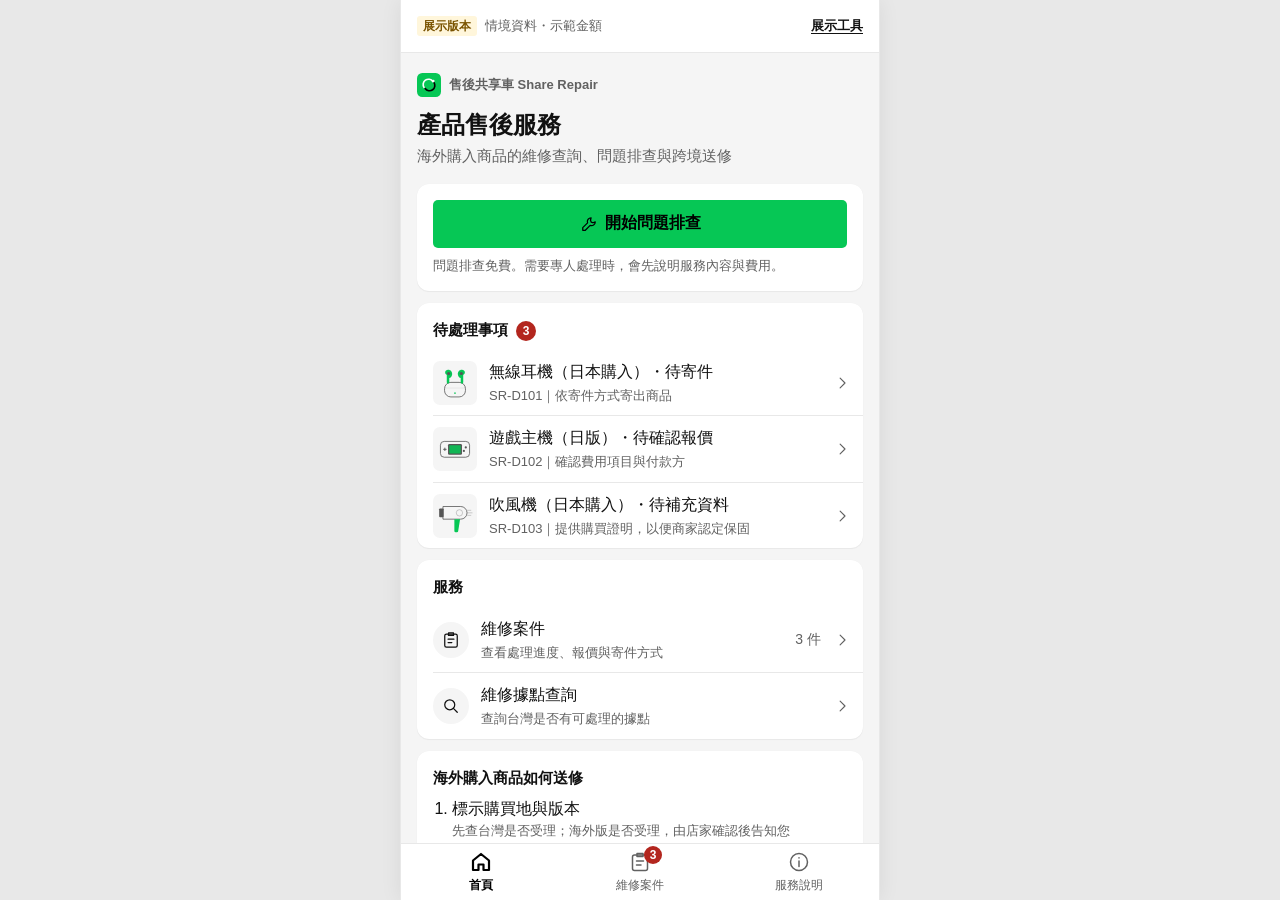
==== commit e53efd31: "Refresh repair scenarios and interactive case conversations" ====
--- a/index.html
+++ b/index.html
@@ -4,7 +4,7 @@
 <meta charset="utf-8">
 <meta name="viewport" content="width=device-width, initial-scale=1, viewport-fit=cover">
 <title>售後共享車 Share Repair</title>
-<meta name="description" content="售後共享車 Share Repair 第一版客戶介面（展示版本：案件、金額與排查回覆為示範內容）">
+<meta name="description" content="售後共享車 Share Repair 第一版客戶介面（互動情境展示：案件、金額與窗口回覆皆為情境資料）">
 <link rel="icon" href="data:,">
 <link rel="stylesheet" href="styles.css">
 </head>
@@ -34,25 +34,20 @@
     <symbol id="i-tools" viewBox="0 0 24 24"><path d="M4 7h10M18 7h2M4 17h2M10 17h10"/><circle cx="16" cy="7" r="2"/><circle cx="8" cy="17" r="2"/></symbol>
 
     <!-- Product illustrations (fictional products), flat gray with one green accent -->
-    <symbol id="ill-fan" viewBox="0 0 120 120">
-      <path d="M40 108h40a5 5 0 0 0-5-7H45a5 5 0 0 0-5 7z" fill="var(--ill-dark)"/>
-      <rect x="57" y="66" width="6" height="38" rx="3" fill="var(--ill-dark)"/>
-      <circle cx="60" cy="46" r="34" fill="var(--ill-soft)" stroke="var(--ill-dark)" stroke-width="2.5"/>
-      <circle cx="60" cy="46" r="24" fill="none" stroke="var(--ill-dark)" stroke-opacity=".15" stroke-width="1.5"/>
-      <g fill="var(--ill-accent)">
-        <path d="M60 46c-6-12-3-26 7-27 9 0 8 15-7 27z"/>
-        <path d="M60 46c-6-12-3-26 7-27 9 0 8 15-7 27z" transform="rotate(120 60 46)"/>
-        <path d="M60 46c-6-12-3-26 7-27 9 0 8 15-7 27z" transform="rotate(240 60 46)"/>
-      </g>
-      <circle cx="60" cy="46" r="5" fill="var(--ill-dark)"/>
+    <symbol id="ill-console" viewBox="0 0 120 120">
+      <rect x="14" y="36" width="92" height="50" rx="12" fill="var(--ill-soft)" stroke="var(--ill-dark)" stroke-width="2.5"/>
+      <rect x="38" y="44" width="44" height="34" rx="4" fill="var(--ill-dark)"/>
+      <rect x="42" y="48" width="36" height="26" rx="2" fill="var(--ill-accent)" fill-opacity=".85"/>
+      <path d="M24 61h8M28 57v8" stroke="var(--ill-dark)" stroke-width="3" stroke-linecap="round"/>
+      <circle cx="94" cy="55" r="3.5" fill="var(--ill-dark)"/>
+      <circle cx="88" cy="66" r="3.5" fill="var(--ill-dark)"/>
     </symbol>
-    <symbol id="ill-coffee" viewBox="0 0 120 120">
-      <rect x="30" y="14" width="60" height="18" rx="5" fill="var(--ill-dark)"/>
-      <rect x="34" y="30" width="52" height="76" rx="7" fill="var(--ill-soft)" stroke="var(--ill-dark)" stroke-width="2.5"/>
-      <rect x="45" y="42" width="30" height="7" rx="3.5" fill="var(--ill-dark)"/>
-      <rect x="55" y="49" width="10" height="9" rx="2" fill="var(--ill-dark)"/>
-      <path d="M47 74h26v15a8 8 0 0 1-8 8H55a8 8 0 0 1-8-8z" fill="var(--ill-accent)"/>
-      <path d="M73 78h4a5 5 0 0 1 0 10h-4" fill="none" stroke="var(--ill-accent)" stroke-width="2.5"/>
+    <symbol id="ill-dryer" viewBox="0 0 120 120">
+      <path d="M22 30h56a20 20 0 0 1 0 40H22z" fill="var(--ill-soft)" stroke="var(--ill-dark)" stroke-width="2.5" stroke-linejoin="round"/>
+      <rect x="10" y="36" width="14" height="28" rx="3" fill="var(--ill-dark)"/>
+      <circle cx="74" cy="50" r="10" fill="none" stroke="var(--ill-dark)" stroke-opacity=".3" stroke-width="3"/>
+      <path d="M58 70h18l-6 38a4 4 0 0 1-4 3h-4a4 4 0 0 1-4-3z" fill="var(--ill-accent)"/>
+      <path d="M100 42h10M100 50h14M100 58h10" stroke="var(--ill-dark)" stroke-opacity=".35" stroke-width="2.5" stroke-linecap="round"/>
     </symbol>
     <symbol id="ill-buds" viewBox="0 0 120 120">
       <rect x="27" y="58" width="66" height="46" rx="20" fill="var(--ill-soft)" stroke="var(--ill-dark)" stroke-width="2.5"/>
@@ -83,7 +78,7 @@
 <div class="app" id="app">
   <div class="preview-notice" role="note">
     <span class="preview-label">展示版本</span>
-    <span class="preview-text">內容與金額皆為示範</span>
+    <span class="preview-text">情境資料・示範金額</span>
     <button type="button" class="preview-btn" id="btn-tools" data-act="tools" aria-haspopup="dialog">展示工具</button>
   </div>
   <main id="screen" class="screen" tabindex="-1"></main>
--- a/styles.css
+++ b/styles.css
@@ -93,7 +93,7 @@
 .preview-label {
   flex: none; padding: 1px 6px; border-radius: var(--r-tag); background: var(--pend-bg); color: var(--pend-text); font-weight: 600; font-size: 12px;
 }
-.preview-text { flex: 1; min-width: 0; overflow: hidden; text-overflow: ellipsis; white-space: nowrap; }
+.preview-text { flex: 1; min-width: 0; overflow-wrap: anywhere; } /* wraps, never truncated */
 .preview-btn {
   flex: none; min-height: 44px; min-width: 44px; padding: 0 8px; border: 0; background: none; cursor: pointer;
   font-size: 13px; font-weight: 600; color: var(--gray-900); text-decoration: underline; text-underline-offset: 3px;
@@ -393,3 +393,18 @@
 @media (prefers-reduced-motion: reduce) {
   *, *::before, *::after { animation: none !important; transition: none !important; }
 }
+
+/* LINE entry pages only (miniapp.html, developing.html): status gate until liff.init() resolves */
+.liff-gate { position: fixed; inset: 0; z-index: 40; display: grid; place-items: center; padding: 16px; background: var(--gray-150); }
+.liff-gate-box { width: 100%; max-width: 400px; padding: 24px 16px; border-radius: var(--r-sheet); background: var(--white); display: flex; flex-direction: column; gap: 12px; text-align: center; }
+.liff-gate-title { font-size: 18px; font-weight: 700; }
+.liff-gate-actions { display: flex; flex-direction: column; gap: 8px; }
+a.btn { text-decoration: none; }
+.liff-note { flex: none; padding: 8px 16px; font-size: 13px; color: var(--gray-650); background: var(--white); border-bottom: 1px solid var(--gray-250); }
+.liff-note a { margin-left: 4px; color: var(--blue); font-weight: 600; }
+
+/* Case facts (purchase origin, Taiwan acceptance) and case conversation panel */
+.case-facts { padding: 0; }
+.chat-panel { background: var(--gray-150); padding: 12px 16px; margin: 0 0 12px; max-height: 45dvh; overflow-y: auto; }
+.chat-topics { display: flex; flex-direction: column; gap: 8px; padding: 0 16px; }
+.chat-topics .btn { height: auto; white-space: normal; }
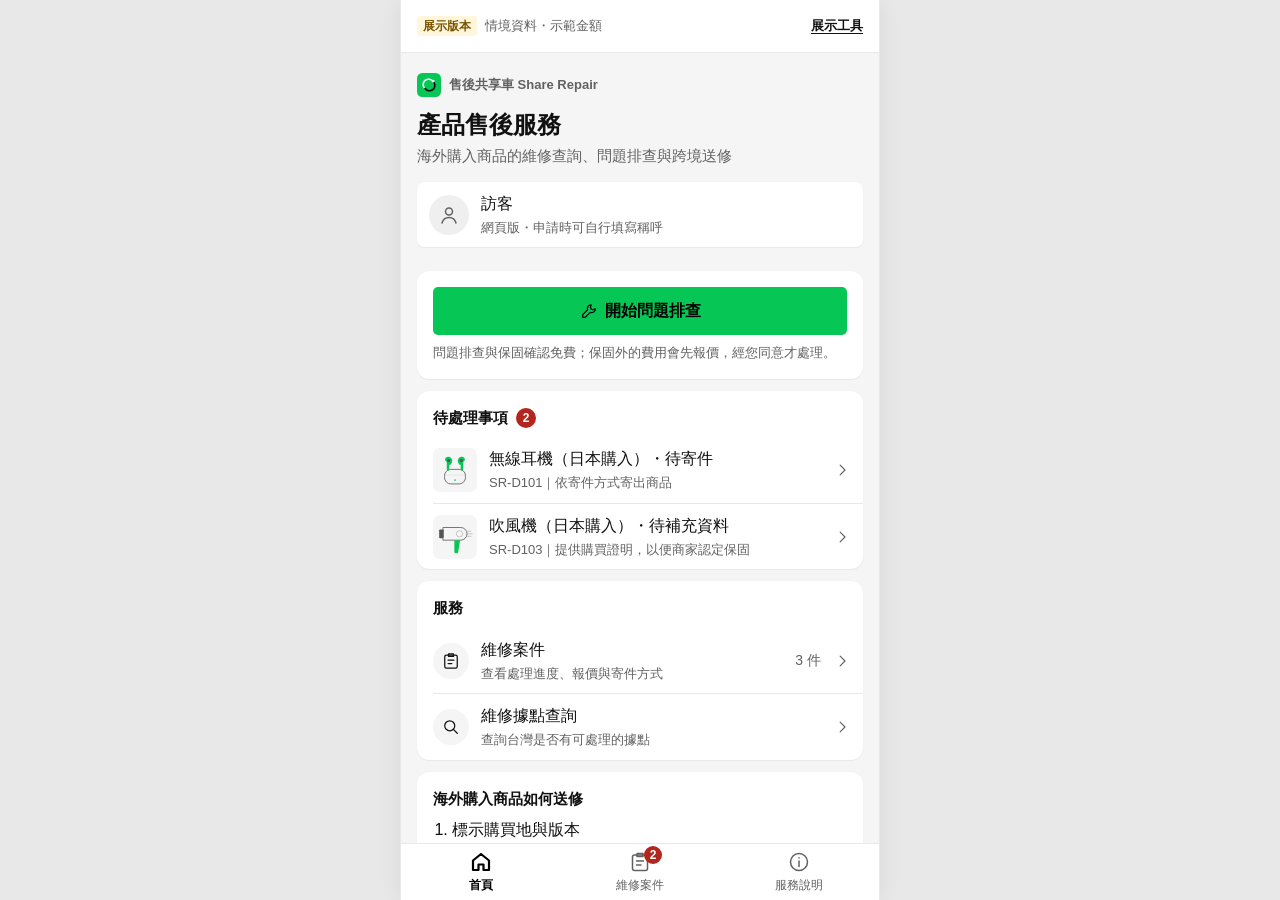
==== commit e07e3514: "Version frontend assets for LINE profile release" ====
--- a/index.html
+++ b/index.html
@@ -3,10 +3,11 @@
 <head>
 <meta charset="utf-8">
 <meta name="viewport" content="width=device-width, initial-scale=1, viewport-fit=cover">
+<meta name="share-repair-release" content="02602e14bb">
 <title>售後共享車 Share Repair</title>
 <meta name="description" content="售後共享車 Share Repair 第一版客戶介面（互動情境展示：案件、金額與窗口回覆皆為情境資料）">
 <link rel="icon" href="data:,">
-<link rel="stylesheet" href="styles.css">
+<link rel="stylesheet" href="styles.css?v=02602e14bb">
 </head>
 <body>
 <!-- Local icon + illustration sprite. Line icons use a 1.5px stroke to match LINE's icon weight; no LINE assets are copied. -->
@@ -102,6 +103,6 @@
     </div>
   </div>
 </div>
-<script src="app.js"></script>
+<script src="app.js?v=02602e14bb"></script>
 </body>
 </html>
--- a/styles.css
+++ b/styles.css
@@ -126,6 +126,14 @@
 .brand-mark { width: 24px; height: 24px; flex: none; }
 .home-title { font-size: 24px; font-weight: 700; line-height: 1.35; }
 .home-desc { margin-top: 4px; font-size: 15px; color: var(--gray-650); }
+.line-card { display: flex; flex-wrap: wrap; align-items: center; gap: 8px 12px; margin: 14px 0 8px; padding: 10px 12px; background: var(--white); border-radius: var(--r-card); box-shadow: var(--shadow-gray-100); min-width: 0; }
+.line-card:focus { outline: 2px solid var(--black); outline-offset: 2px; }
+.line-card .row-main { flex: 1 1 9em; min-width: 0; }
+.line-card .line-name { overflow: hidden; text-overflow: ellipsis; white-space: nowrap; }
+.line-card .btn { flex: none; width: auto; margin-left: auto; }
+.avatar { width: 40px; height: 40px; flex: none; border-radius: 50%; object-fit: cover; background: var(--gray-200); }
+.avatar-default { display: grid; place-items: center; color: var(--gray-650); }
+.avatar-default .ic { width: 24px; height: 24px; }
 
 /* ---------- Blocks & lists ---------- */
 .block {
@@ -408,3 +416,6 @@
 .chat-panel { background: var(--gray-150); padding: 12px 16px; margin: 0 0 12px; max-height: 45dvh; overflow-y: auto; }
 .chat-topics { display: flex; flex-direction: column; gap: 8px; padding: 0 16px; }
 .chat-topics .btn { height: auto; white-space: normal; }
+.payer-covered { background: var(--ok-bg); color: var(--ok-text); }
+.due-pending b { font-size: 16px; color: var(--pend-text); }
+.agree-off label { color: var(--gray-650); }
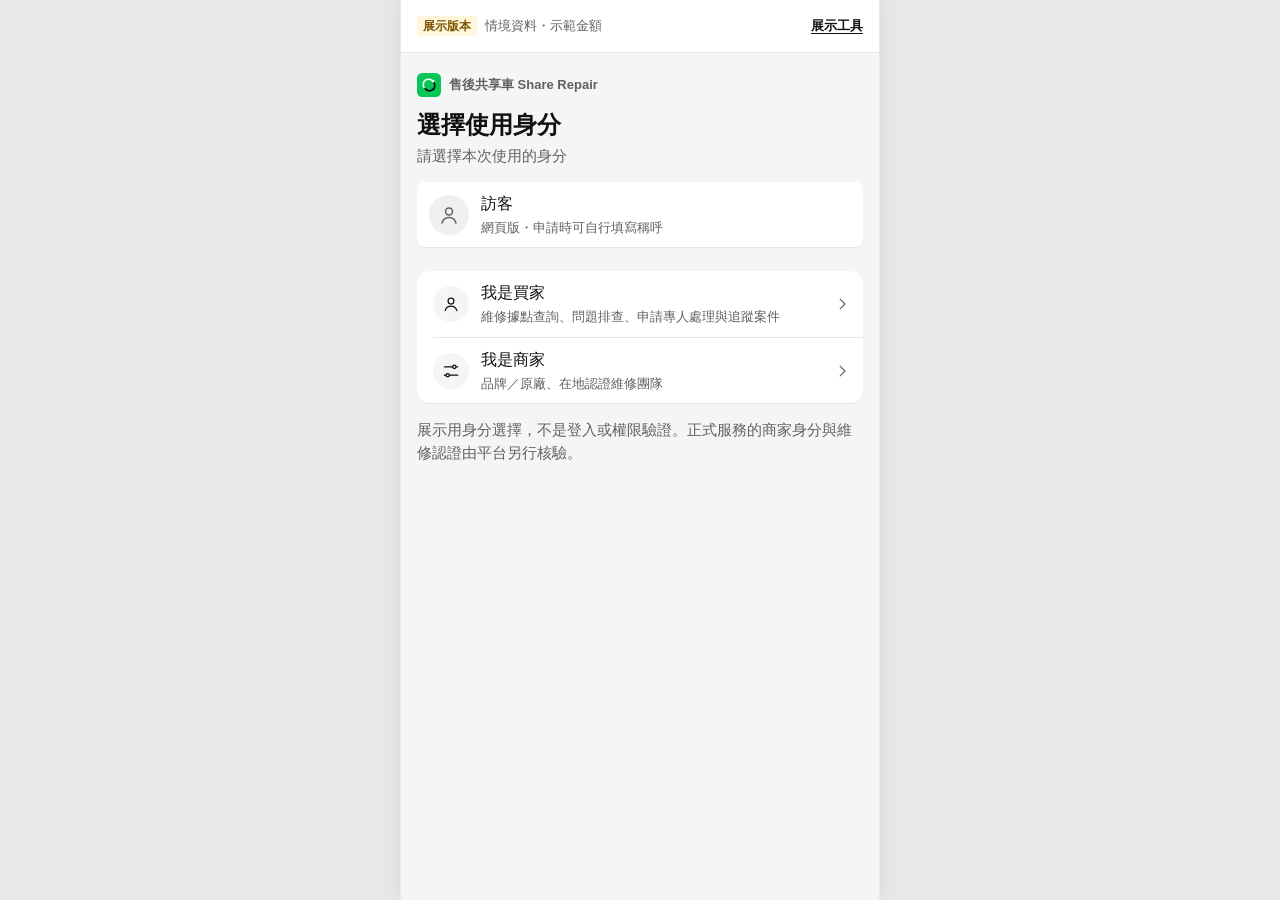
==== commit b2100a2f: "Publish buyer and merchant demo workflows" ====
--- a/index.html
+++ b/index.html
@@ -3,11 +3,11 @@
 <head>
 <meta charset="utf-8">
 <meta name="viewport" content="width=device-width, initial-scale=1, viewport-fit=cover">
-<meta name="share-repair-release" content="02602e14bb">
+<meta name="share-repair-release" content="0cae6c570c">
 <title>售後共享車 Share Repair</title>
 <meta name="description" content="售後共享車 Share Repair 第一版客戶介面（互動情境展示：案件、金額與窗口回覆皆為情境資料）">
 <link rel="icon" href="data:,">
-<link rel="stylesheet" href="styles.css?v=02602e14bb">
+<link rel="stylesheet" href="styles.css?v=0cae6c570c">
 </head>
 <body>
 <!-- Local icon + illustration sprite. Line icons use a 1.5px stroke to match LINE's icon weight; no LINE assets are copied. -->
@@ -103,6 +103,7 @@
     </div>
   </div>
 </div>
-<script src="app.js?v=02602e14bb"></script>
+<script src="merchant.js?v=0cae6c570c"></script>
+<script src="app.js?v=0cae6c570c"></script>
 </body>
 </html>
--- a/styles.css
+++ b/styles.css
@@ -124,6 +124,22 @@
 .home-head { padding: 20px 16px 4px; background: var(--gray-150); }
 .brand { display: flex; align-items: center; gap: 8px; font-size: 13px; color: var(--gray-650); font-weight: 600; margin-bottom: 12px; }
 .brand-mark { width: 24px; height: 24px; flex: none; }
+.brand-row { display: flex; align-items: center; justify-content: space-between; gap: 8px; margin-bottom: 12px; }
+.brand-row .brand { margin-bottom: 0; min-width: 0; }
+.link-btn { flex: none; min-height: 44px; min-width: 44px; padding: 0 4px; border: 0; background: none; color: var(--gray-650); font-size: 13px; font-weight: 600; text-decoration: underline; text-underline-offset: 3px; cursor: pointer; }
+.link-btn:focus-visible { outline: 2px solid var(--black); outline-offset: 2px; }
+.result-ic.result-ic-plain { background: var(--gray-200); }
+.role-bar { display: flex; align-items: center; justify-content: space-between; gap: 8px; padding: 0 16px 4px; min-width: 0; }
+.role-bar .row-sub { min-width: 0; overflow-wrap: anywhere; }
+.choices { display: grid; gap: 8px; margin-top: 6px; }
+.choice { display: flex; align-items: center; gap: 10px; min-height: 48px; padding: 10px 12px; border: 1px solid var(--gray-350); border-radius: var(--r-btn); background: var(--white); cursor: pointer; font-size: 15px; }
+.choice input { width: 22px; height: 22px; flex: none; margin: 0; accent-color: var(--green); }
+.choice:has(input:checked) { border-color: var(--black); }
+.choice:has(input:focus-visible) { outline: 2px solid var(--black); outline-offset: 2px; }
+.choice-off { color: var(--gray-650); background: var(--gray-150); cursor: not-allowed; }
+textarea.field { min-height: 96px; resize: vertical; }
+input[type=file].field { padding: 10px 8px; font-size: 14px; }
+.list-header-flat { padding: 0; }
 .home-title { font-size: 24px; font-weight: 700; line-height: 1.35; }
 .home-desc { margin-top: 4px; font-size: 15px; color: var(--gray-650); }
 .line-card { display: flex; flex-wrap: wrap; align-items: center; gap: 8px 12px; margin: 14px 0 8px; padding: 10px 12px; background: var(--white); border-radius: var(--r-card); box-shadow: var(--shadow-gray-100); min-width: 0; }
@@ -395,7 +411,7 @@
 .sheet-head { display: flex; align-items: center; justify-content: space-between; padding: 8px 4px 0 16px; }
 .sheet-title { font-size: 17px; font-weight: 700; }
 .sheet-desc { padding: 0 16px 8px; font-size: 13px; color: var(--gray-650); }
-.sheet-foot { padding: 12px 16px 0; }
+.sheet-foot { padding: 12px 16px 0; display: flex; flex-direction: column; gap: 8px; }
 .scene-n { width: 28px; height: 28px; flex: none; border-radius: 50%; display: grid; place-items: center; background: var(--gray-150); font-size: 13px; font-weight: 700; }
 
 @media (prefers-reduced-motion: reduce) {
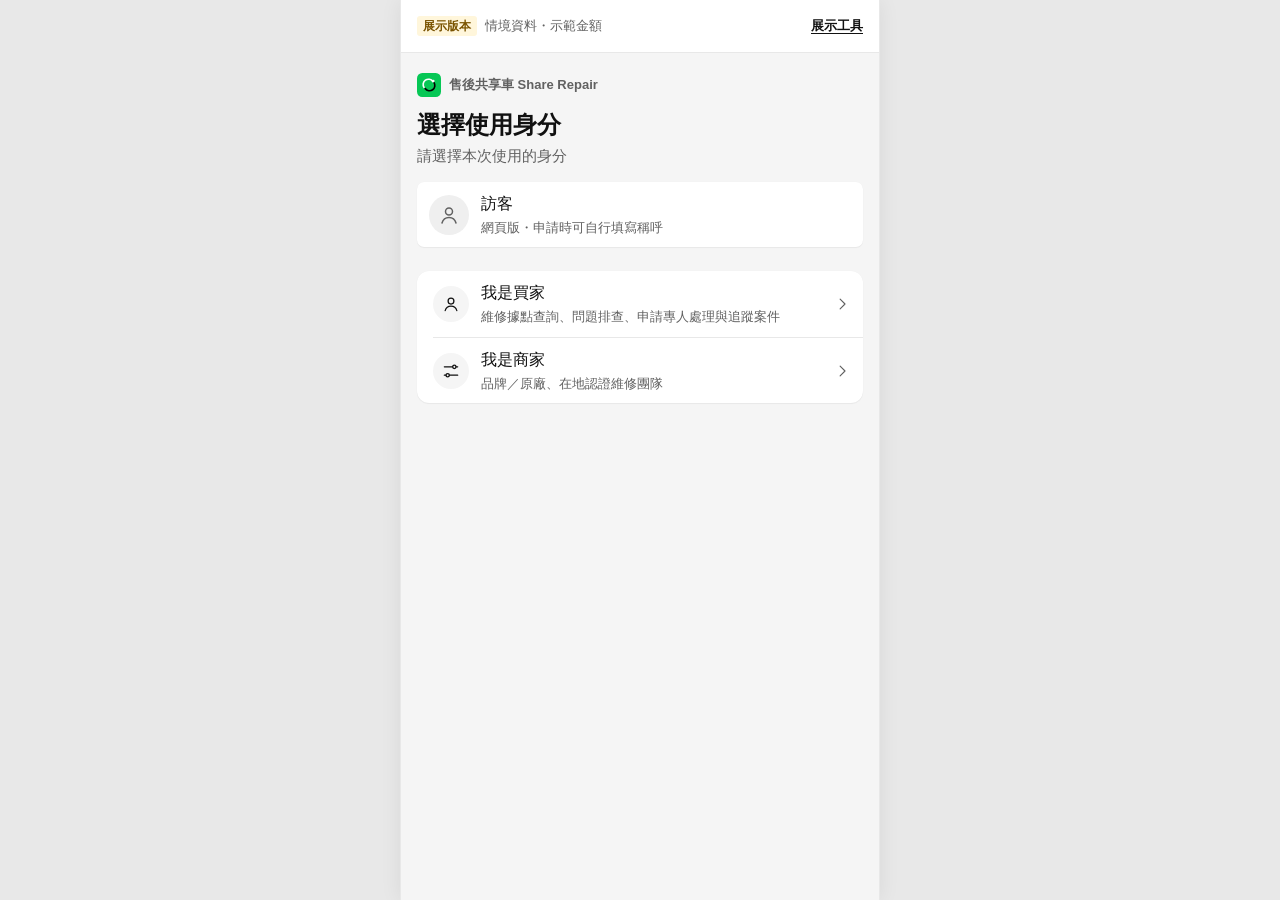
==== commit c21ceda1: "Polish role and merchant copy for product demonstration" ====
--- a/index.html
+++ b/index.html
@@ -3,11 +3,11 @@
 <head>
 <meta charset="utf-8">
 <meta name="viewport" content="width=device-width, initial-scale=1, viewport-fit=cover">
-<meta name="share-repair-release" content="0cae6c570c">
+<meta name="share-repair-release" content="74ba8aba45">
 <title>售後共享車 Share Repair</title>
 <meta name="description" content="售後共享車 Share Repair 第一版客戶介面（互動情境展示：案件、金額與窗口回覆皆為情境資料）">
 <link rel="icon" href="data:,">
-<link rel="stylesheet" href="styles.css?v=0cae6c570c">
+<link rel="stylesheet" href="styles.css?v=74ba8aba45">
 </head>
 <body>
 <!-- Local icon + illustration sprite. Line icons use a 1.5px stroke to match LINE's icon weight; no LINE assets are copied. -->
@@ -103,7 +103,7 @@
     </div>
   </div>
 </div>
-<script src="merchant.js?v=0cae6c570c"></script>
-<script src="app.js?v=0cae6c570c"></script>
+<script src="merchant.js?v=74ba8aba45"></script>
+<script src="app.js?v=74ba8aba45"></script>
 </body>
 </html>
